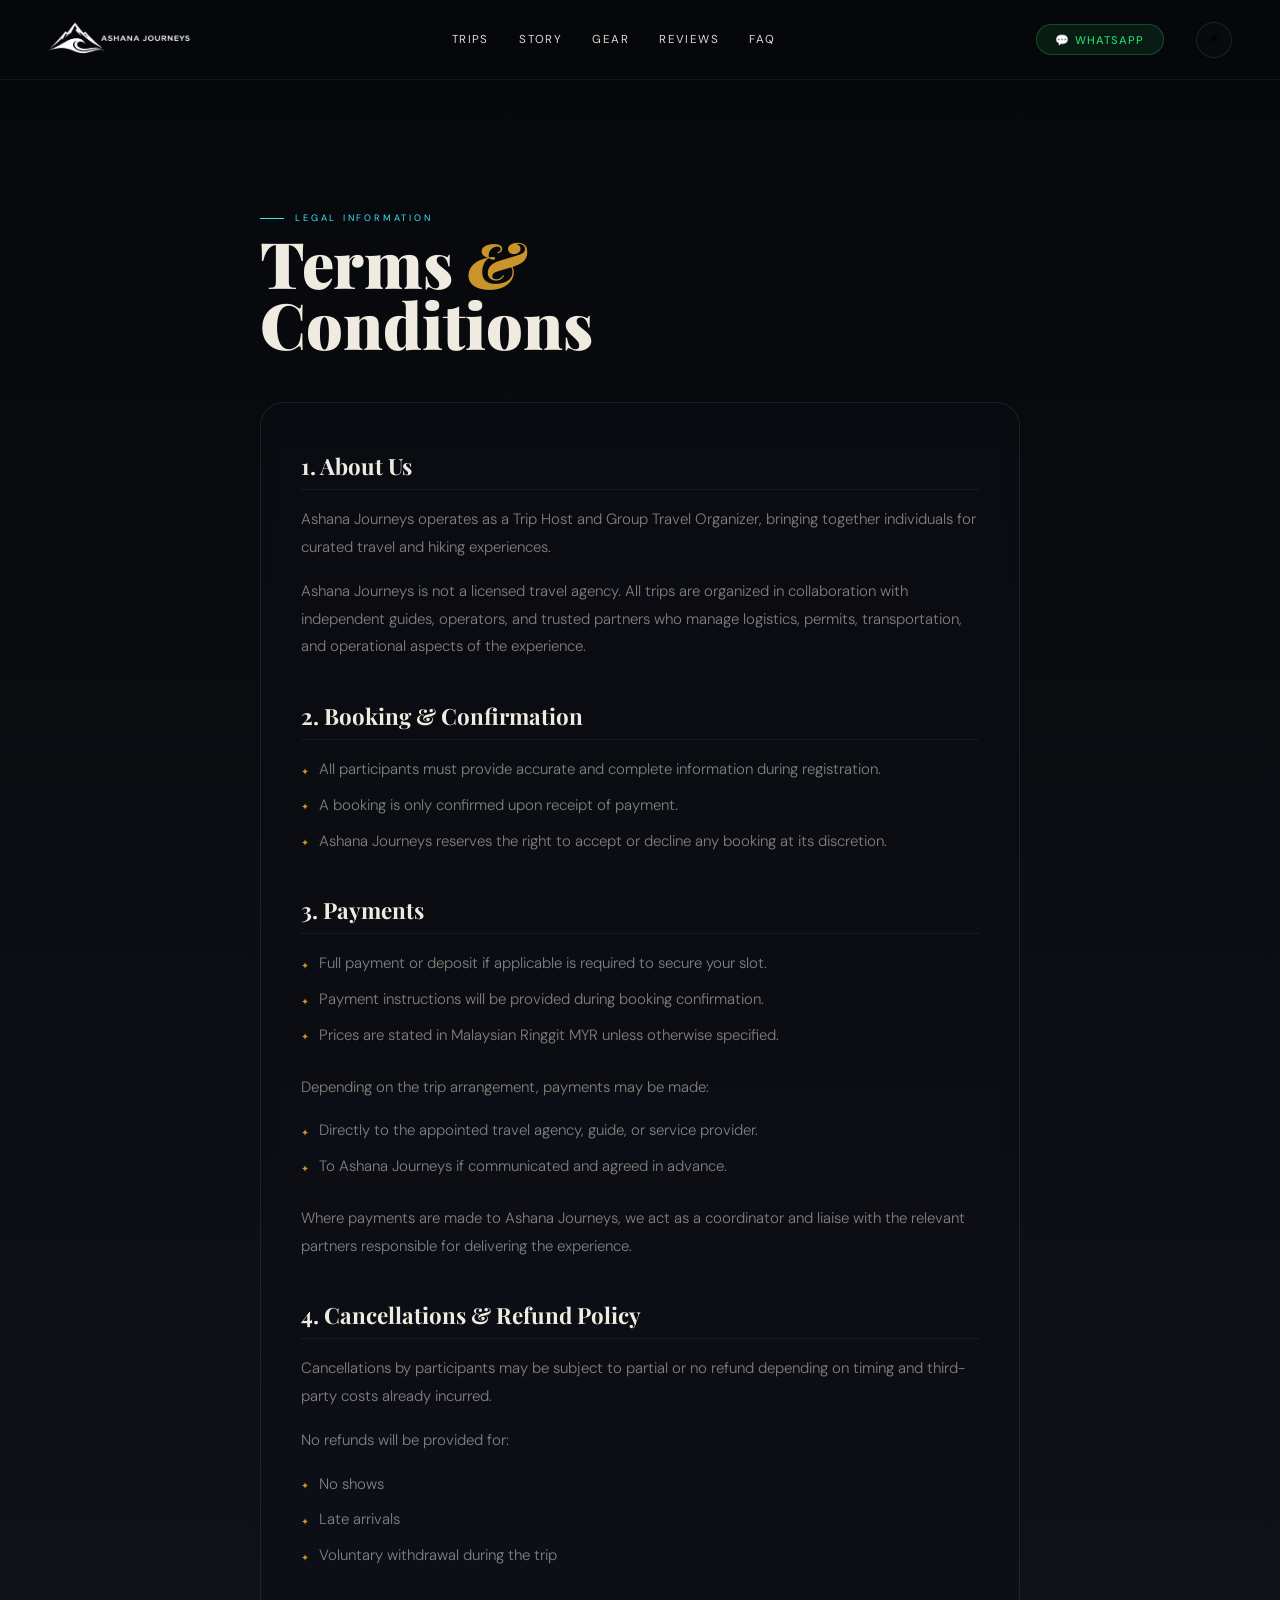
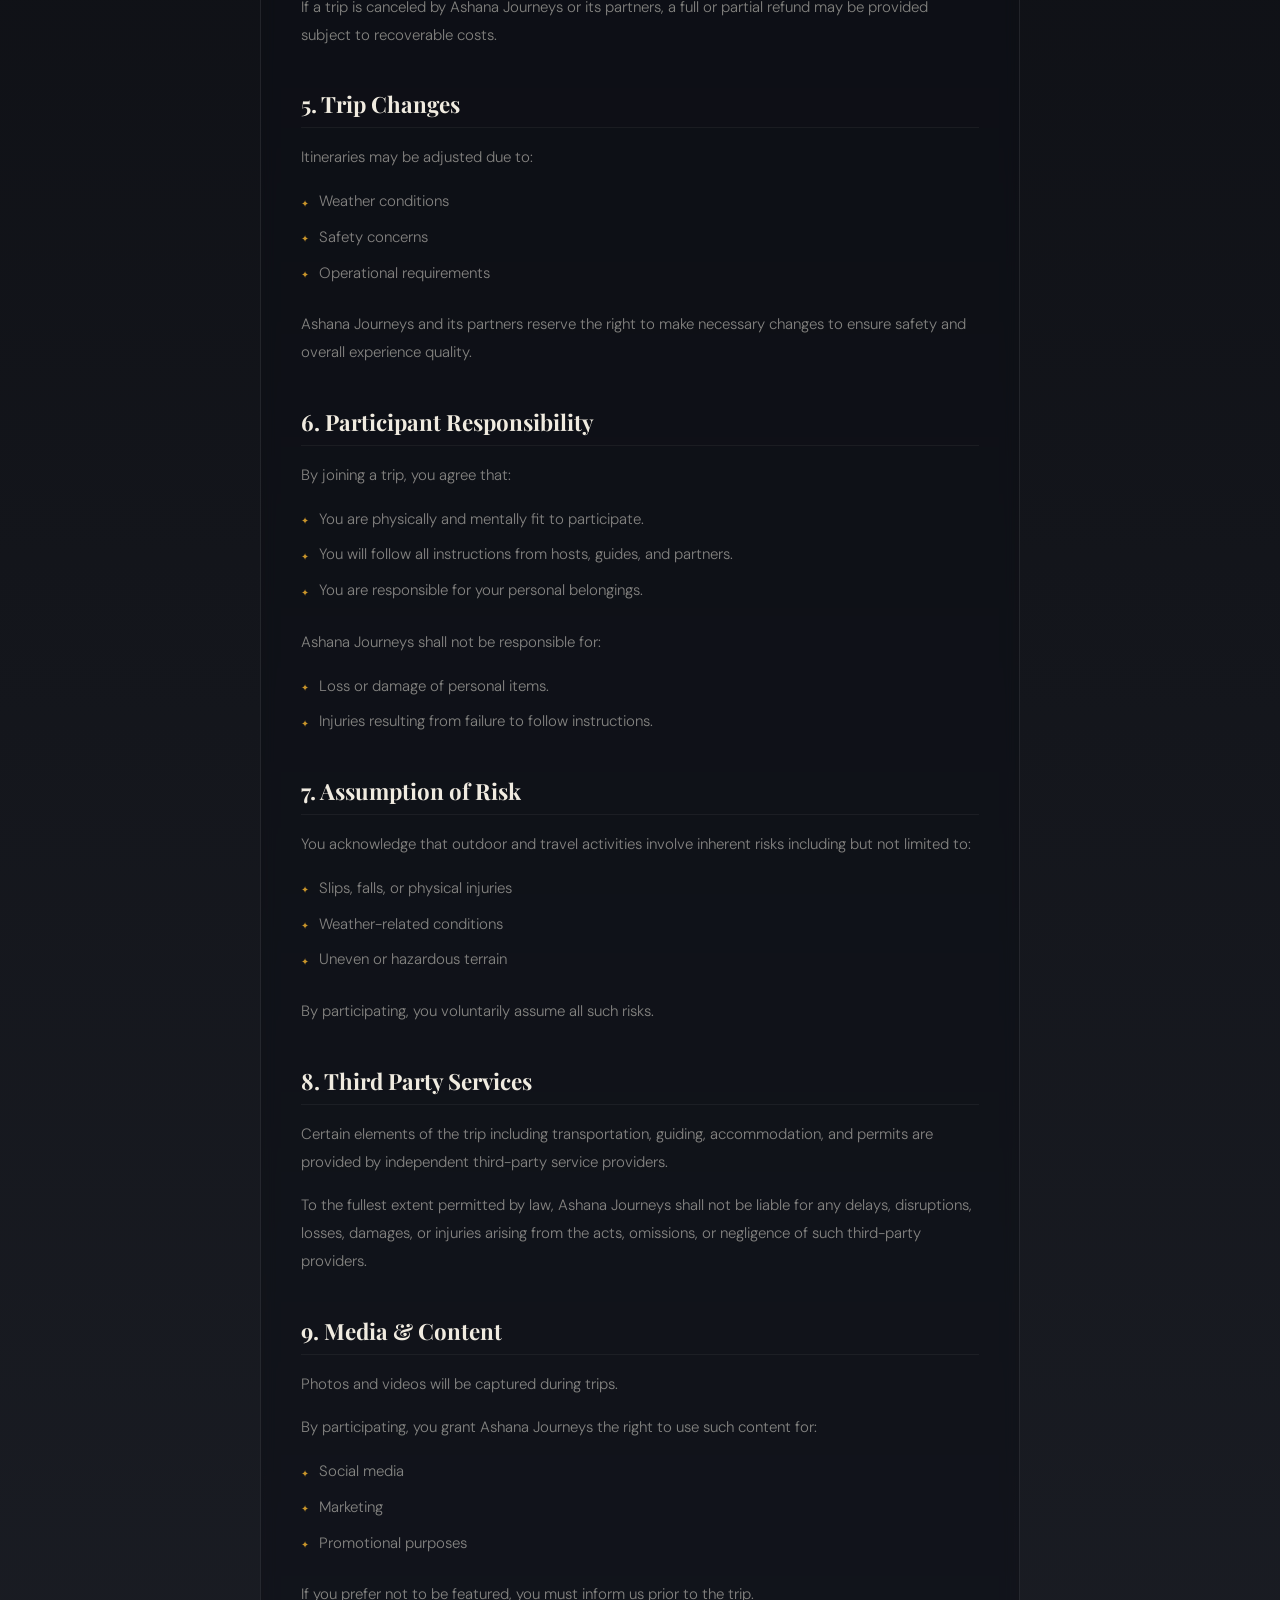
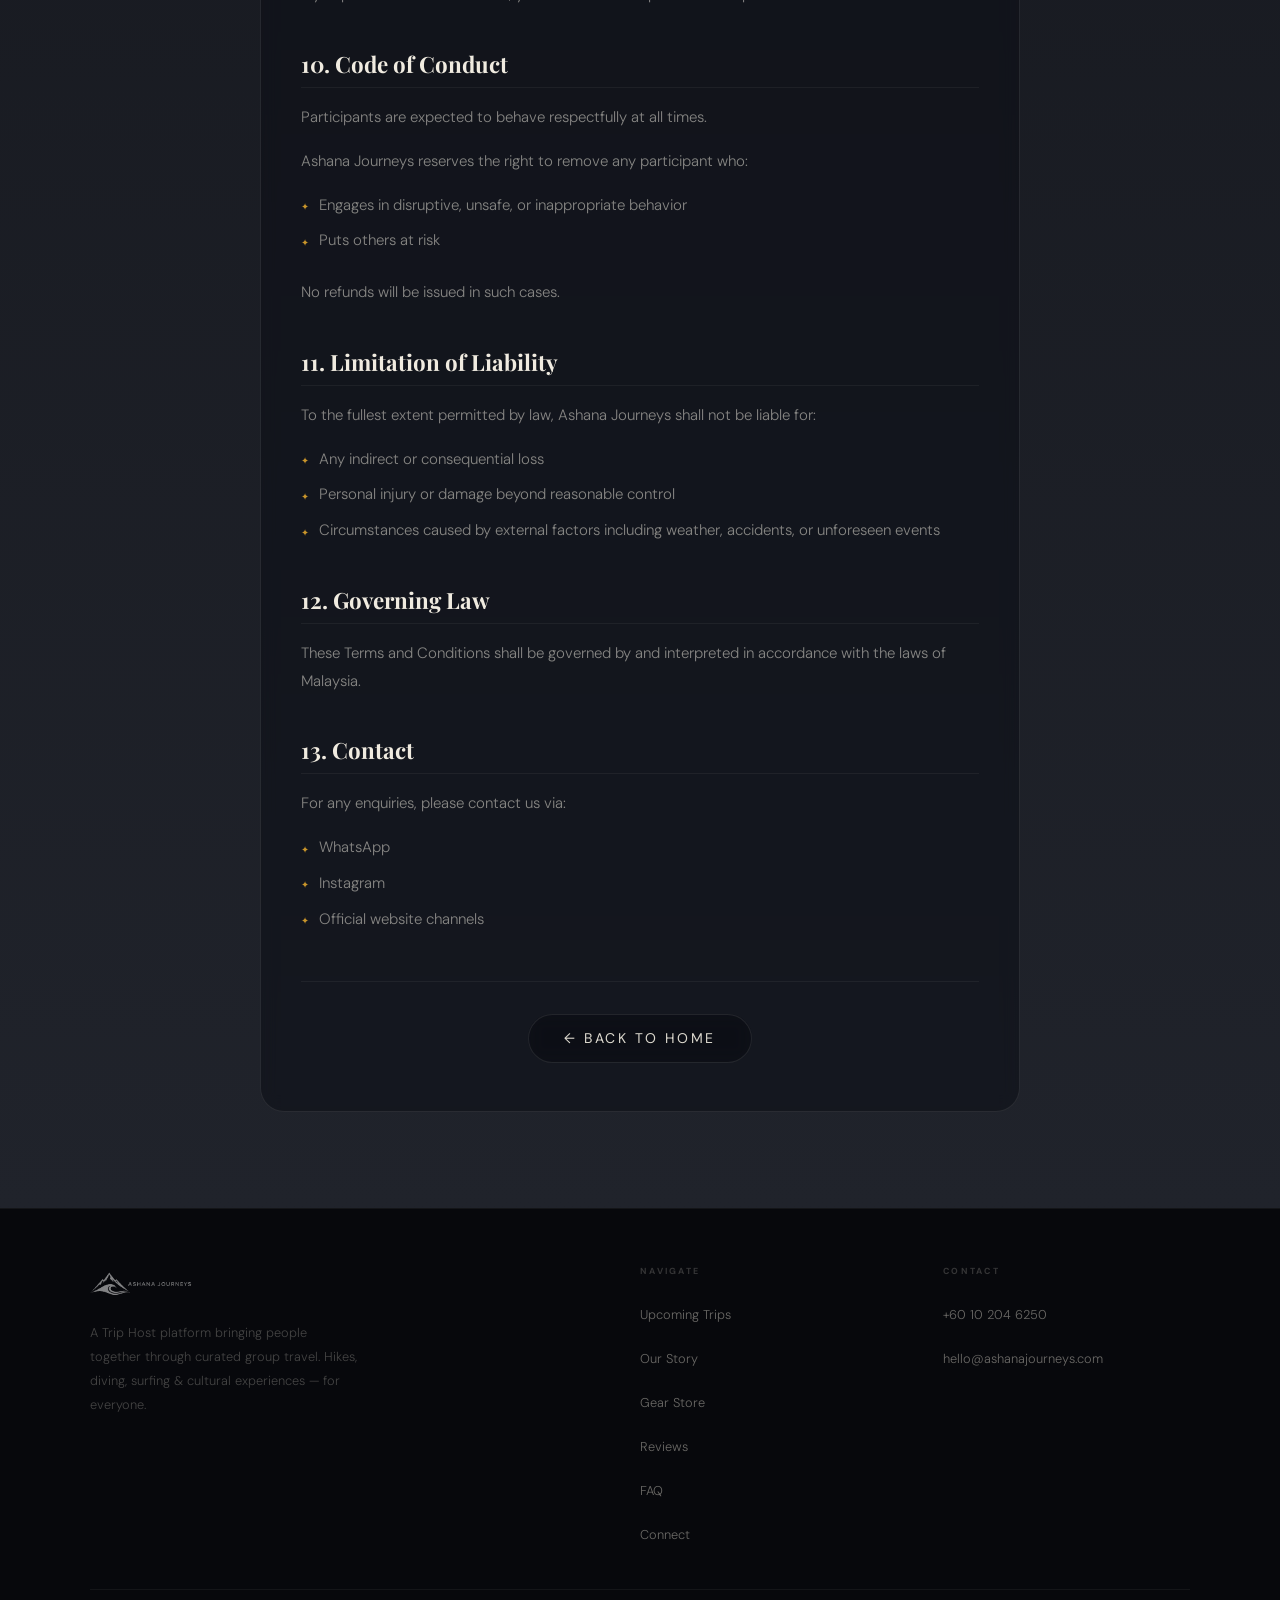
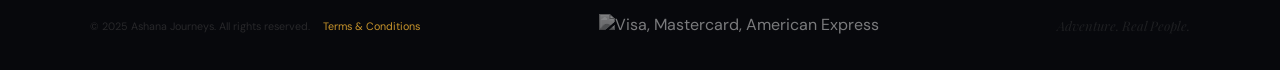
==== terms.html @ fb28e57c "Add files via upload" ====
<!DOCTYPE html>
<html lang="en">
<head>
  <meta charset="UTF-8"/>
  <meta name="viewport" content="width=device-width, initial-scale=1.0, viewport-fit=cover"/>
  <meta name="theme-color" content="#07080c"/>
  <meta name="apple-mobile-web-app-capable" content="yes"/>
  <meta name="apple-mobile-web-app-status-bar-style" content="black-translucent"/>
  <meta name="format-detection" content="telephone=no"/>
  <title>Terms & Conditions — Ashana Journeys</title>
  <meta name="description" content="Terms and Conditions for Ashana Journeys trips and adventures."/>
  <meta name="robots" content="noindex, follow"/>
  
  <link rel="preconnect" href="https://fonts.googleapis.com"/>
  <link rel="preconnect" href="https://fonts.gstatic.com" crossorigin/>
  <link href="https://fonts.googleapis.com/css2?family=Playfair+Display:ital,wght@0,700;0,900;1,400;1,900&family=DM+Sans:wght@200;300;400;500&display=swap" rel="stylesheet"/>
  <link rel="stylesheet" href="styles.css"/>

  <style>
    /* Specific formatting for the legal text body using your theme variables */
    .terms-wrap { max-width: 800px; margin: 0 auto; padding: 0 var(--pad); }
    .terms-content { margin-top: 3rem; background: var(--glass); border: 1px solid var(--glass-border); border-radius: 24px; padding: 3rem 2.5rem; backdrop-filter: var(--glass-blur-s); -webkit-backdrop-filter: var(--glass-blur-s); }
    .terms-content h3 { font-family: var(--serif); font-size: 1.4rem; font-weight: 700; color: var(--cream); margin: 2.5rem 0 1rem; padding-bottom: 0.5rem; border-bottom: 1px solid rgba(255,255,255,0.05); }
    .terms-content h3:first-child { margin-top: 0; }
    .terms-content p { font-size: max(.88rem, 15px); font-weight: 300; color: var(--ink-mid); line-height: 1.85; margin-bottom: 1rem; }
    .terms-content ul { list-style: none; margin-bottom: 1.5rem; padding-left: 0; }
    .terms-content li { font-size: max(.88rem, 15px); font-weight: 300; color: var(--ink-mid); line-height: 1.85; margin-bottom: .5rem; display: flex; gap: .6rem; }
    .terms-content li::before { content: '✦'; color: var(--gold); font-size: .6rem; margin-top: .4rem; flex-shrink: 0; }
    
    [data-theme="light"] .terms-content h3 { border-bottom-color: rgba(0,0,0,0.08); }
    
    /* Give the page some breathing room to account for the top nav */
    .legal-section { padding: 9rem 0 6rem; min-height: 100vh; background: linear-gradient(180deg, var(--forest-ink) 0%, var(--forest-mid) 100%); }
    
    @media (max-width: 768px) {
      .terms-content { padding: 2rem 1.5rem; }
    }
  </style>
</head>
<body>

<nav id="top-nav" role="navigation" aria-label="Primary navigation">
  <a href="index.html" class="tn-brand" aria-label="Ashana Journeys home">
    <img src="hero/logo.png" alt="Ashana Journeys" class="tn-logo"/>
  </a>
  <ul class="tn-links" role="list">
    <li><a href="index.html#trips"    class="tn-link">Trips</a></li>
    <li><a href="index.html#about"    class="tn-link">Story</a></li>
    <li><a href="index.html#merchant" class="tn-link">Gear</a></li>
    <li><a href="index.html#reviews"  class="tn-link">Reviews</a></li>
    <li><a href="index.html#faq"      class="tn-link">FAQ</a></li>
  </ul>
  <a href="https://wa.me/60102046250" target="_blank" rel="noopener noreferrer" class="tn-wa" aria-label="WhatsApp us">💬 WhatsApp</a>
  <button class="tn-theme-toggle" id="tn-theme-toggle" aria-label="Toggle light/dark mode" title="Toggle light mode">☀️</button>
</nav>

<main>
  <section class="legal-section">
    <div class="terms-wrap">
      <div class="s-label">Legal Information</div>
      <h1 class="s-title">Terms <em>&</em><br/>Conditions</h1>
      
      <div class="terms-content">
        <h3>1. About Us</h3>
        <p>Ashana Journeys operates as a Trip Host and Group Travel Organizer, bringing together individuals for curated travel and hiking experiences.</p>
        <p>Ashana Journeys is not a licensed travel agency. All trips are organized in collaboration with independent guides, operators, and trusted partners who manage logistics, permits, transportation, and operational aspects of the experience.</p>

        <h3>2. Booking & Confirmation</h3>
        <ul>
          <li>All participants must provide accurate and complete information during registration.</li>
          <li>A booking is only confirmed upon receipt of payment.</li>
          <li>Ashana Journeys reserves the right to accept or decline any booking at its discretion.</li>
        </ul>

        <h3>3. Payments</h3>
        <ul>
          <li>Full payment or deposit if applicable is required to secure your slot.</li>
          <li>Payment instructions will be provided during booking confirmation.</li>
          <li>Prices are stated in Malaysian Ringgit MYR unless otherwise specified.</li>
        </ul>
        <p>Depending on the trip arrangement, payments may be made:</p>
        <ul>
          <li>Directly to the appointed travel agency, guide, or service provider.</li>
          <li>To Ashana Journeys if communicated and agreed in advance.</li>
        </ul>
        <p>Where payments are made to Ashana Journeys, we act as a coordinator and liaise with the relevant partners responsible for delivering the experience.</p>

        <h3>4. Cancellations & Refund Policy</h3>
        <p>Cancellations by participants may be subject to partial or no refund depending on timing and third-party costs already incurred.</p>
        <p>No refunds will be provided for:</p>
        <ul>
          <li>No shows</li>
          <li>Late arrivals</li>
          <li>Voluntary withdrawal during the trip</li>
        </ul>
        <p>If a trip is canceled by Ashana Journeys or its partners, a full or partial refund may be provided subject to recoverable costs.</p>

        <h3>5. Trip Changes</h3>
        <p>Itineraries may be adjusted due to:</p>
        <ul>
          <li>Weather conditions</li>
          <li>Safety concerns</li>
          <li>Operational requirements</li>
        </ul>
        <p>Ashana Journeys and its partners reserve the right to make necessary changes to ensure safety and overall experience quality.</p>

        <h3>6. Participant Responsibility</h3>
        <p>By joining a trip, you agree that:</p>
        <ul>
          <li>You are physically and mentally fit to participate.</li>
          <li>You will follow all instructions from hosts, guides, and partners.</li>
          <li>You are responsible for your personal belongings.</li>
        </ul>
        <p>Ashana Journeys shall not be responsible for:</p>
        <ul>
          <li>Loss or damage of personal items.</li>
          <li>Injuries resulting from failure to follow instructions.</li>
        </ul>

        <h3>7. Assumption of Risk</h3>
        <p>You acknowledge that outdoor and travel activities involve inherent risks including but not limited to:</p>
        <ul>
          <li>Slips, falls, or physical injuries</li>
          <li>Weather-related conditions</li>
          <li>Uneven or hazardous terrain</li>
        </ul>
        <p>By participating, you voluntarily assume all such risks.</p>

        <h3>8. Third Party Services</h3>
        <p>Certain elements of the trip including transportation, guiding, accommodation, and permits are provided by independent third-party service providers.</p>
        <p>To the fullest extent permitted by law, Ashana Journeys shall not be liable for any delays, disruptions, losses, damages, or injuries arising from the acts, omissions, or negligence of such third-party providers.</p>

        <h3>9. Media & Content</h3>
        <p>Photos and videos will be captured during trips.</p>
        <p>By participating, you grant Ashana Journeys the right to use such content for:</p>
        <ul>
          <li>Social media</li>
          <li>Marketing</li>
          <li>Promotional purposes</li>
        </ul>
        <p>If you prefer not to be featured, you must inform us prior to the trip.</p>

        <h3>10. Code of Conduct</h3>
        <p>Participants are expected to behave respectfully at all times.</p>
        <p>Ashana Journeys reserves the right to remove any participant who:</p>
        <ul>
          <li>Engages in disruptive, unsafe, or inappropriate behavior</li>
          <li>Puts others at risk</li>
        </ul>
        <p>No refunds will be issued in such cases.</p>

        <h3>11. Limitation of Liability</h3>
        <p>To the fullest extent permitted by law, Ashana Journeys shall not be liable for:</p>
        <ul>
          <li>Any indirect or consequential loss</li>
          <li>Personal injury or damage beyond reasonable control</li>
          <li>Circumstances caused by external factors including weather, accidents, or unforeseen events</li>
        </ul>

        <h3>12. Governing Law</h3>
        <p>These Terms and Conditions shall be governed by and interpreted in accordance with the laws of Malaysia.</p>

        <h3>13. Contact</h3>
        <p>For any enquiries, please contact us via:</p>
        <ul>
          <li>WhatsApp</li>
          <li>Instagram</li>
          <li>Official website channels</li>
        </ul>
        
        <div style="margin-top: 3rem; padding-top: 2rem; border-top: 1px solid rgba(255,255,255,0.05); text-align: center;">
            <a href="index.html" class="btn-glass">← Back to Home</a>
        </div>
      </div>
    </div>
  </section>
</main>

<footer>
  <div class="wrap">
    <div class="ft-grid">
      <div class="ft-brand">
        <img src="hero/logo.png" alt="Ashana Journeys" class="ft-logo" loading="lazy"/>
        <p>A Trip Host platform bringing people together through curated group travel. Hikes, diving, surfing & cultural experiences — for everyone.</p>
      </div>
      <div class="ft-col">
        <h5>Navigate</h5>
        <a href="index.html#trips">Upcoming Trips</a>
        <a href="index.html#about">Our Story</a>
        <a href="index.html#merchant">Gear Store</a>
        <a href="index.html#reviews">Reviews</a>
        <a href="index.html#faq">FAQ</a>
        <a href="index.html#social">Connect</a>
      </div>
      <div class="ft-col">
        <h5>Contact</h5>
        <a href="tel:+60102046250">+60 10 204 6250</a>
        <a href="mailto:hello@ashanajourneys.com">hello@ashanajourneys.com</a>
      </div>
    </div>
    <div class="ft-bottom">
      <p>© 2025 Ashana Journeys. All rights reserved. <a href="terms.html" style="color:var(--gold); margin-left:10px; text-decoration:none;">Terms & Conditions</a></p>
      <div class="ft-payment">
        <img src="https://i.ibb.co/HDp3kM9J/toppng-com-visa-mastercard-american-express-logos-american-express-1530x261.png" alt="Visa, Mastercard, American Express" loading="lazy"/>
      </div>
      <span class="ft-motto">Adventure. Real People.</span>
    </div>
  </div>
</footer>

<button class="theme-toggle-float" id="theme-toggle-float" aria-label="Toggle light/dark mode" title="Toggle light mode">☀️</button>

<script type="module" src="main.js"></script>
</body>
</html>
---- styles.css ----
:root {
  --forest:      #1a1c22;
  --forest-mid:  #20232b;
  --forest-deep: #0f1015;
  --forest-ink:  #07080c;
  --cream:       #f0ebe0;
  --cream-warm:  #ede8d9;
  --gold:        #c9952b;
  --gold-hi:     #e2aa3a;
  --gold-glow:   rgba(201,149,43,0.22);
  --gold-border: rgba(201,149,43,0.28);
  --cyan:        #3de8f4;
  --cyan-mid:    #1ec8d4;
  --cyan-dim:    rgba(61,232,244,0.12);
  --cyan-glow:   rgba(61,232,244,0.22);
  --cyan-border: rgba(61,232,244,0.28);
  --ink:     rgba(240,235,224,0.92);
  --ink-mid: rgba(240,235,224,0.52);
  --ink-low: rgba(240,235,224,0.22);
  --ink-min: rgba(240,235,224,0.10);
  --glass:        rgba(12,14,20,0.52);
  --glass-hi:     rgba(18,20,28,0.72);
  --glass-border: rgba(255,255,255,0.09);
  --glass-blur:   blur(12px) saturate(150%);
  --glass-blur-s: blur(8px) saturate(130%);
  --serif: 'Playfair Display', Georgia, serif;
  --sans:  'DM Sans', system-ui, sans-serif;
  --spring:  cubic-bezier(0.16, 1, 0.3, 1);
  --ease-io: cubic-bezier(0.65, 0, 0.35, 1);
  --dock-h:    76px;
  --sidebar-w: 70px;
  --safe-b:    env(safe-area-inset-bottom, 0px);
  --safe-t:    env(safe-area-inset-top,    0px);
  --safe-l:    env(safe-area-inset-left,   0px);
  --safe-r:    env(safe-area-inset-right,  0px);
  --pad:       max(1.25rem, var(--safe-l));
  --svh: 1vh;
}
*, *::before, *::after { box-sizing: border-box; margin: 0; padding: 0; }
html { scroll-behavior: smooth; overflow-x: hidden; -webkit-text-size-adjust: 100%; text-size-adjust: 100%; }
body { font-family: var(--sans); background: var(--forest-ink); color: var(--cream); overflow-x: hidden; -webkit-font-smoothing: antialiased; -moz-osx-font-smoothing: grayscale; font-size: 16px; }
img { max-width: 100%; display: block; }
a { text-decoration: none; color: inherit; }
button { font-family: var(--sans); cursor: pointer; }


/* ── LAYOUT ── */
.wrap { max-width: 1140px; margin: 0 auto; padding: 0 var(--pad); }
.section { padding: 7rem 0; position: relative; overflow: hidden; }

/* ── REVEAL ANIMATIONS ── */
.reveal { opacity: 0; transform: translateY(28px); transition: opacity .7s var(--spring), transform .7s var(--spring); }
.reveal.left  { transform: translateX(-28px); }
.reveal.right { transform: translateX(28px); }
.reveal.in    { opacity: 1; transform: none; }
.d1 { transition-delay: .1s !important; }
.d2 { transition-delay: .2s !important; }
.d3 { transition-delay: .3s !important; }
.d4 { transition-delay: .4s !important; }

/* ── SECTION LABELS ── */
.s-label {
  font-size: .58rem; letter-spacing: .3em; text-transform: uppercase;
  color: var(--cyan); display: flex; align-items: center; gap: .7rem; margin-bottom: .55rem;
}
.s-label::before { content: ''; width: 24px; height: 1px; background: var(--cyan); flex-shrink: 0; }
.s-title { font-family: var(--serif); font-size: clamp(2.2rem,5vw,3.8rem); font-weight: 900; line-height: .95; color: var(--cream); }
.s-title em { color: var(--gold); font-style: italic; }
.s-desc { font-size: max(.85rem,14px); font-weight: 300; color: var(--ink-mid); line-height: 1.85; }

/* ── DOCK ── */
#dock {
  position: fixed; bottom: 0; left: 50%; transform: translateX(-50%);
  width: min(480px, 100vw);
  height: calc(var(--dock-h) + var(--safe-b));
  background: rgba(10,12,18,0.88);
  backdrop-filter: blur(24px) saturate(180%); -webkit-backdrop-filter: blur(24px) saturate(180%);
  border-top: 1px solid rgba(255,255,255,0.06);
  border-radius: 24px 24px 0 0;
  display: flex; align-items: flex-start; justify-content: space-around;
  padding: .65rem .5rem 0;
  z-index: 500;
}
@media (min-width: 960px) { #dock { display: none; } }
.dock-btn {
  display: flex; flex-direction: column; align-items: center; gap: .2rem;
  padding: .3rem .5rem; border-radius: 12px; min-width: 44px; min-height: 44px; justify-content: center;
  color: var(--ink-low); transition: color .25s ease, background .25s ease;
  position: relative;
}
.dock-btn.active { color: var(--cyan); }
.dock-btn.active::before { content: ''; position: absolute; top: -1px; left: 50%; transform: translateX(-50%); width: 20px; height: 2px; background: var(--cyan); border-radius: 2px; }
.dock-ico { font-size: 1.25rem; line-height: 1; }
.dock-lbl { font-size: .5rem; letter-spacing: .08em; text-transform: uppercase; font-weight: 500; }
.dock-logo-img { width: 32px; height: 32px; object-fit: contain; filter: brightness(20) saturate(0); opacity: .6; border-radius: 50%; }

/* ── SIDEBAR (mobile fallback — hidden) ── */
#sidebar { display: none !important; }
.sb-logo,.sb-links,.sb-link,.sb-ico,.sb-wa-wrap,.sb-wa { display: none; }

/* ── DESKTOP TOP NAV ── */
#top-nav {
  position: fixed; top: 0; left: 0; right: 0;
  height: 80px; z-index: 500;
  background: rgba(7,8,12,0.9);
  backdrop-filter: blur(28px) saturate(200%); -webkit-backdrop-filter: blur(28px) saturate(200%);
  border-bottom: 1px solid rgba(255,255,255,0.055);
  display: none;
  align-items: center; justify-content: space-between;
  padding: 0 3rem;
  gap: 2rem;
}
@media (min-width: 960px) { #top-nav { display: flex; } }

.tn-brand {
  display: flex; align-items: center; gap: .85rem;
  text-decoration: none; flex-shrink: 0;
}
.tn-logo {
  width: auto; height: 56px; object-fit: contain;
  filter: brightness(0) invert(1);
  opacity: 1;
  image-rendering: -webkit-optimize-contrast;
  image-rendering: crisp-edges;
  transition: opacity .3s ease;
}
.tn-brand:hover .tn-logo { opacity: .8; }
.tn-brand-text {
  font-family: var(--serif); font-size: 1.05rem; font-weight: 700;
  color: var(--cream); white-space: nowrap; letter-spacing: .01em;
}
.tn-brand-text em { color: var(--gold); font-style: italic; }

.tn-links {
  list-style: none; display: flex; align-items: center; gap: .2rem; flex: 1; justify-content: center;
}
.tn-link {
  display: inline-flex; align-items: center; padding: .42rem .85rem;
  border-radius: 8px; font-size: .72rem; font-weight: 400;
  letter-spacing: .12em; text-transform: uppercase;
  color: var(--ink);
  text-decoration: none;
  transition: color .25s ease, background .25s ease;
  position: relative;
}
.tn-link::after {
  content: ''; position: absolute; bottom: .2rem; left: 50%; transform: translateX(-50%);
  width: 0; height: 1.5px; background: var(--cyan); border-radius: 2px;
  transition: width .3s var(--spring);
}
.tn-link.active, .tn-link:hover { color: var(--cyan); background: var(--cyan-dim); }
.tn-link.active::after, .tn-link:hover::after { width: 60%; }

.tn-wa {
  display: inline-flex; align-items: center; gap: .45rem;
  background: rgba(37,211,102,.1); color: #25D366;
  border: 1px solid rgba(37,211,102,.28); border-radius: 99px;
  padding: .48rem 1.15rem; font-size: .7rem; font-weight: 500;
  letter-spacing: .1em; text-transform: uppercase; text-decoration: none; white-space: nowrap;
  transition: background .3s ease, box-shadow .3s ease; flex-shrink: 0;
}
.tn-wa:hover { background: rgba(37,211,102,.2); box-shadow: 0 0 20px rgba(37,211,102,.15); }

/* ── MAIN CONTENT OFFSET ── */
main { padding-left: 0; }
@media (min-width: 960px) { main { padding-top: 68px; } }

/* ── DESKTOP TRIPS GRID ── */
@media (min-width: 960px) {
  #trips-rail {
    display: grid;
    grid-template-columns: repeat(3, 1fr);
    overflow-x: visible;
    scroll-snap-type: none;
    gap: 1.8rem;
    padding: .5rem var(--pad) 2rem;
  }
  .trip-card {
    width: 100%;
    scroll-snap-align: none;
  }
}
@media (min-width: 1200px) {
  #trips-rail { grid-template-columns: repeat(4, 1fr); }
}

/* ── DESKTOP SECTION BREATHING ROOM ── */
@media (min-width: 960px) {
  .section { padding: 9rem 0; }
  #trips { padding: 7rem 0 4rem; }
  .trips-head { padding: 0 var(--pad); }
  .s-title { font-size: clamp(2.8rem, 5vw, 4.2rem); }
  .hero-title { font-size: clamp(4rem, 10vw, 8rem); }
  .hero-sub { font-size: 1.1rem; max-width: 560px; }
  .about-grid { gap: 7rem; }
  .merch-layout { grid-template-columns: 1.2fr 1fr; gap: 2rem; }
  #ts-iframe-wrap iframe { height: 420px; }
  #ts-scene { max-height: 420px; }
  .jf-box { padding: 2.5rem 2.5rem 2rem; }
  .modal-box { max-width: 760px; }
}

/* ── DESKTOP FOOTER IMPROVEMENT ── */
@media (min-width: 960px) {
  .ft-logo { filter: brightness(10) saturate(0); opacity: .6; }
  .social-logo { filter: brightness(10) saturate(0); opacity: .6; }
}

/* ── HERO ── */
#hero {
  position: relative;
  height: calc(var(--svh, 1vh) * 100);
  min-height: 600px; max-height: 1200px;
  display: flex; align-items: center; justify-content: center;
  overflow: hidden;
}
.hero-media { position: absolute; inset: 0; z-index: 0; }
.hero-video { position: absolute; inset: 0; width: 100%; height: 100%; object-fit: cover; object-position: center; }
.hero-scrim {
  position: absolute; inset: 0; z-index: 1;
  background: linear-gradient(to bottom, rgba(7,8,12,.45) 0%, rgba(7,8,12,.3) 45%, rgba(7,8,12,.75) 100%);
}
.hero-cyan-glow {
  position: absolute; inset: 0; z-index: 1;
  background: radial-gradient(ellipse 60% 50% at 80% 20%, rgba(61,232,244,0.06) 0%, transparent 70%);
}
.hero-ghost {
  position: absolute; z-index: 2; bottom: -2rem; right: -2rem;
  font-family: var(--serif); font-size: clamp(9rem,28vw,22rem);
  font-weight: 900; line-height: 1;
  color: transparent; -webkit-text-stroke: 1px rgba(61,232,244,0.04);
  pointer-events: none; user-select: none;
  transform: translateY(-50%) translateX(-20px);
}
.hero-content {
  position: relative; z-index: 10;
  text-align: center; padding: 0 var(--pad);
  max-width: 820px;
}
.hero-eyebrow { display: flex; align-items: center; justify-content: center; gap: .9rem; margin-bottom: 1.5rem; }
.ey-line { width: 32px; height: 1px; background: var(--cyan); opacity: .6; }
@media (min-width: 960px) { .ey-line { width: 48px; } }
.ey-text { font-size: .55rem; letter-spacing: .28em; text-transform: uppercase; color: var(--cyan); }
.hero-partner-tag { font-size: max(.75rem,13px); font-weight: 300; color: var(--ink-low); letter-spacing: .06em; margin-bottom: 1.2rem; }
@media (min-width: 960px) {
  .ey-text { font-size: .78rem; letter-spacing: .22em; }
  .hero-partner-tag { font-size: 1.05rem; }
}
.hero-title {
  font-family: var(--serif);
  font-size: clamp(3rem,10vw,7.5rem);
  font-weight: 900; line-height: .9;
  color: var(--cream); margin-bottom: 1.5rem;
  display: flex; flex-direction: column; gap: .08em;
}
.hero-title .hl { display: block; }
.hero-title em { color: var(--gold); font-style: italic; }
.hero-sub { font-size: max(.88rem,15px); font-weight: 300; color: var(--ink-mid); line-height: 1.85; max-width: 480px; margin: 0 auto 2.5rem; }
.hero-ctas { display: flex; gap: 1rem; justify-content: center; flex-wrap: wrap; }
#hero-scroll {
  position: absolute; bottom: 2rem; left: 50%; transform: translateX(-50%);
  display: flex; flex-direction: column; align-items: center; gap: .45rem;
  color: var(--ink-low); font-size: .52rem; letter-spacing: .22em; text-transform: uppercase;
  z-index: 10; animation: bounce-sc 2.6s ease-in-out infinite;
}
.scroll-beam { width: 1px; height: 36px; background: linear-gradient(to bottom, rgba(61,232,244,.45), transparent); }
@keyframes bounce-sc {
  0%,100% { transform: translateX(-50%) translateY(0); }
  50%      { transform: translateX(-50%) translateY(8px); }
}
@keyframes logo-in { from { opacity:0; transform:translateX(-50%) translateY(-14px); } to { opacity:.72; transform:translateX(-50%) translateY(0); } }
#top-logo {
  position: absolute; top: max(2rem,env(safe-area-inset-top)); left: 50%; transform: translateX(-50%);
  z-index: 400;
  width: clamp(240px,40vw,400px); height: auto; object-fit: contain;
  filter: brightness(20) saturate(0); opacity: .72; pointer-events: none;
  animation: logo-in .8s var(--spring) .1s both;
}
@media (min-width: 960px) {
  #top-logo { display: none !important; }
}
@media (min-width:960px) and (max-height:700px) {
  .hero-title { font-size: clamp(2.2rem,6vw,4rem); }
}

/* ── MARQUEE ── */
.marquee-strip { background: var(--gold); padding: .75rem 0; overflow: hidden; white-space: nowrap; }
.marquee-track { display: inline-flex; align-items: center; animation: mq 24s linear infinite; width: max-content; }
.marquee-track:hover { animation-play-state: paused; }
.m-item { font-size: .6rem; font-weight: 600; letter-spacing: .22em; text-transform: uppercase; color: var(--forest-ink); padding: 0 2rem; }
.m-sep { color: var(--forest-ink); opacity: .35; font-size: .55rem; }
@keyframes mq { from { transform: translateX(0); } to { transform: translateX(-50%); } }

/* ── TRIPS SECTION ── */
#trips { background: linear-gradient(180deg, var(--forest-ink) 0%, var(--forest-mid) 100%); padding: 6rem 0 3rem; }
.trips-head { display: flex; align-items: flex-end; justify-content: space-between; flex-wrap: wrap; gap: 1.5rem; padding: 0 var(--pad); margin-bottom: 2.2rem; }
.trips-right { display: flex; flex-direction: column; align-items: flex-end; gap: .6rem; }
.trip-count { font-size: .68rem; letter-spacing: .12em; text-transform: uppercase; color: var(--ink-low); }

/* Past trips button */
.past-trips-btn-wrap { padding: 0 var(--pad); margin-bottom: 1.5rem; display: flex; gap: 1rem; align-items: center; flex-wrap: wrap; }
.btn-past-trips {
  display: inline-flex; align-items: center; gap: .5rem;
  background: var(--glass); color: var(--ink-mid);
  border: 1px solid var(--glass-border); border-radius: 99px;
  padding: .5rem 1.2rem; font-size: max(.68rem,13px); font-weight: 400;
  letter-spacing: .1em; text-transform: uppercase;
  backdrop-filter: var(--glass-blur-s); -webkit-backdrop-filter: var(--glass-blur-s);
  cursor: pointer; transition: all .3s var(--spring);
}
.btn-past-trips:hover { border-color: var(--gold-border); color: var(--gold); }

/* Horizontal rail */
#trips-rail {
  display: flex; gap: 1.1rem;
  overflow-x: auto; scroll-snap-type: x mandatory;
  padding: .5rem var(--pad) 1.8rem;
  scrollbar-width: none;
  -webkit-overflow-scrolling: touch;
}
#trips-rail::-webkit-scrollbar { display: none; }
.rail-msg { padding: 3rem var(--pad); color: var(--ink-low); font-size: .88rem; font-weight: 300; text-align: center; width: 100%; }
.rail-err { color: rgba(255,100,100,.6); }

/* Trip Card */
.trip-card {
  flex-shrink: 0; width: min(320px,78vw);
  background: var(--glass-hi);
  backdrop-filter: var(--glass-blur); -webkit-backdrop-filter: var(--glass-blur);
  border: 1px solid var(--glass-border); border-radius: 24px;
  overflow: hidden; scroll-snap-align: start;
  transition: transform .4s var(--spring), border-color .4s ease, box-shadow .4s ease;
  cursor: pointer;
}
@media (hover: hover) {
  .trip-card:hover { transform: translateY(-6px); border-color: var(--gold-border); box-shadow: 0 20px 50px rgba(0,0,0,.5), 0 0 30px rgba(201,149,43,.1); }
}
.tc-glow-bar { height: 2px; background: linear-gradient(90deg, transparent, var(--cyan), transparent); opacity: .6; }
.tc-shimmer { height: 1px; background: linear-gradient(90deg, transparent 0%, rgba(255,255,255,.06) 50%, transparent 100%); }
.tc-photo-wrap { position: relative; overflow: hidden; background: var(--forest-deep); }
.tc-photo { width: 100%; height: auto; display: block; transition: transform .5s var(--spring); }
.trip-card:hover .tc-photo { transform: scale(1.04); }

/* Card swiper */
.tc-swiper { position: relative; overflow: hidden; background: var(--forest-deep); }
.tc-slides { display: flex; transition: transform .38s cubic-bezier(0.25,0.46,0.45,0.94); will-change: transform; }
.tc-slide { flex-shrink: 0; width: 100%; }
.tc-slide img { width: 100%; height: auto; display: block; }
.tc-dots { position: absolute; bottom: .6rem; left: 50%; transform: translateX(-50%); display: flex; gap: .35rem; z-index: 5; }
.tc-dot { width: 6px; height: 6px; border-radius: 50%; background: rgba(255,255,255,.35); transition: background .25s ease, transform .25s ease; cursor: pointer; }
.tc-dot.active { background: var(--gold); transform: scale(1.25); }
.tc-swipe-hint { position: absolute; bottom: .6rem; right: .8rem; font-size: .5rem; letter-spacing: .12em; text-transform: uppercase; color: rgba(240,235,224,.5); background: rgba(0,0,0,.4); padding: .2rem .5rem; border-radius: 99px; pointer-events: none; opacity: 1; transition: opacity .5s ease; }
.tc-swipe-hint.hidden { opacity: 0; }
.tc-body { padding: 1.4rem 1.5rem 1.5rem; }
.tc-tag { display: inline-block; font-size: .52rem; letter-spacing: .18em; text-transform: uppercase; color: var(--cyan); border: 1px solid var(--cyan-border); background: var(--cyan-dim); padding: .18rem .6rem; border-radius: 99px; margin-bottom: .9rem; }
.tc-name { font-family: var(--serif); font-size: 1.55rem; font-weight: 700; color: var(--cream); line-height: 1.1; margin-bottom: .7rem; }
.tc-meta { display: flex; flex-direction: column; gap: .28rem; margin-bottom: 1.2rem; }
.tc-meta span { font-size: max(.78rem,13px); font-weight: 300; color: var(--ink-mid); }
.btn-join {
  display: inline-flex; align-items: center; justify-content: center;
  background: var(--gold); color: var(--forest-ink);
  padding: .62rem 1.4rem; border-radius: 99px; min-height: 44px;
  font-size: max(.7rem,14px); font-weight: 700; letter-spacing: .12em; text-transform: uppercase;
  border: none; cursor: pointer; transition: background .3s ease, transform .2s ease;
  width: 100%;
}
.btn-join:hover { background: var(--gold-hi); transform: scale(1.02); }

/* ── TRIP DETAIL MODAL ── */
#trip-modal {
  position: fixed; inset: 0; z-index: 2000;
  display: none; align-items: center; justify-content: center;
  padding: 1rem;
}
#trip-modal.open { display: flex; }
.modal-backdrop {
  position: absolute; inset: 0;
  background: rgba(0,0,0,.82);
  backdrop-filter: blur(8px); -webkit-backdrop-filter: blur(8px);
}
.modal-box {
  position: relative; z-index: 1;
  background: var(--forest-mid);
  border: 1px solid var(--glass-border);
  border-radius: 24px;
  width: 100%; max-width: 700px;
  max-height: 90vh; overflow-y: auto;
  animation: modal-in .4s var(--spring);
  scrollbar-width: thin; scrollbar-color: rgba(201,149,43,.3) transparent;
}
.modal-box::-webkit-scrollbar { width: 4px; }
.modal-box::-webkit-scrollbar-thumb { background: rgba(201,149,43,.3); border-radius: 2px; }
@keyframes modal-in { from { opacity:0; transform:translateY(24px) scale(.97); } to { opacity:1; transform:none; } }
.modal-close {
  position: absolute; top: 1rem; right: 1rem; z-index: 2;
  background: rgba(255,255,255,.08); border: 1px solid rgba(255,255,255,.1);
  color: var(--cream); border-radius: 50%; width: 36px; height: 36px;
  display: flex; align-items: center; justify-content: center;
  font-size: 1rem; cursor: pointer; transition: background .25s ease;
}
.modal-close:hover { background: rgba(255,100,100,.18); }

/* Modal image gallery */
.modal-gallery { position: relative; background: var(--forest-deep); border-radius: 20px 20px 0 0; overflow: hidden; }
.modal-main-img { width: 100%; height: auto; display: block; transition: opacity .3s ease; max-height: 70vh; object-fit: contain; background: var(--forest-deep); }
.modal-thumbs { display: flex; gap: .5rem; padding: .75rem 1rem; overflow-x: auto; scrollbar-width: none; }
.modal-thumbs::-webkit-scrollbar { display: none; }
.modal-thumb {
  flex-shrink: 0; width: 66px; height: 52px; border-radius: 8px; overflow: hidden;
  border: 2px solid transparent; cursor: pointer;
  transition: border-color .25s ease, transform .25s ease;
}
.modal-thumb:hover { transform: scale(1.05); }
.modal-thumb.active { border-color: var(--gold); }
.modal-thumb img { width: 100%; height: 100%; object-fit: cover; }
.modal-no-gallery { display: none; }

.modal-body { padding: 1.5rem 1.5rem 2rem; }
.modal-tag { display: inline-block; font-size: .52rem; letter-spacing: .18em; text-transform: uppercase; color: var(--cyan); border: 1px solid var(--cyan-border); background: var(--cyan-dim); padding: .18rem .65rem; border-radius: 99px; margin-bottom: 1rem; }
.modal-title { font-family: var(--serif); font-size: clamp(1.6rem,5vw,2.2rem); font-weight: 900; color: var(--cream); line-height: 1.05; margin-bottom: .8rem; }
.modal-meta { display: flex; flex-direction: column; gap: .35rem; margin-bottom: 1.2rem; }
.modal-meta span { font-size: max(.82rem,13px); font-weight: 300; color: var(--ink-mid); }
.modal-desc { font-size: max(.88rem,14px); font-weight: 300; color: var(--ink-mid); line-height: 1.85; margin-bottom: 1.5rem; white-space: pre-line; }
.modal-divider { height: 1px; background: rgba(255,255,255,.06); margin: 1.5rem 0; }
.modal-join-btn {
  display: flex; align-items: center; justify-content: center; gap: .6rem;
  width: 100%; padding: 1rem; border-radius: 14px; border: none;
  background: var(--gold); color: var(--forest-ink);
  font-family: var(--sans); font-size: max(.82rem,15px); font-weight: 700;
  letter-spacing: .12em; text-transform: uppercase; cursor: pointer;
  transition: background .3s ease, transform .2s ease;
  margin-bottom: .75rem;
}
.modal-join-btn:hover { background: var(--gold-hi); transform: translateY(-2px); }
.modal-wa-btn {
  display: flex; align-items: center; justify-content: center; gap: .6rem;
  width: 100%; padding: .9rem; border-radius: 14px;
  background: rgba(37,211,102,.08); color: #25D366;
  border: 1px solid rgba(37,211,102,.25);
  font-family: var(--sans); font-size: max(.78rem,14px); font-weight: 500;
  letter-spacing: .1em; text-transform: uppercase; cursor: pointer; text-decoration: none;
  transition: background .3s ease;
}
.modal-wa-btn:hover { background: rgba(37,211,102,.16); }

/* ── JOIN FORM ── */
#join-form-overlay {
  position: fixed; inset: 0; z-index: 2100;
  display: none; align-items: center; justify-content: center;
  padding: 1rem;
}
#join-form-overlay.open { display: flex; }
.jf-backdrop {
  position: absolute; inset: 0;
  background: rgba(0,0,0,.88);
  backdrop-filter: blur(10px); -webkit-backdrop-filter: blur(10px);
}
.jf-box {
  position: relative; z-index: 1;
  background: var(--forest-mid);
  border: 1px solid var(--gold-border);
  border-radius: 24px; width: 100%; max-width: 520px;
  max-height: 92vh; overflow-y: auto;
  padding: 2rem 1.75rem 2rem;
  animation: modal-in .4s var(--spring);
  scrollbar-width: thin; scrollbar-color: rgba(201,149,43,.3) transparent;
}
.jf-box::-webkit-scrollbar { width: 4px; }
.jf-box::-webkit-scrollbar-thumb { background: rgba(201,149,43,.3); border-radius: 2px; }
.jf-close {
  position: absolute; top: 1rem; right: 1rem;
  background: rgba(255,255,255,.08); border: 1px solid rgba(255,255,255,.1);
  color: var(--cream); border-radius: 50%; width: 34px; height: 34px;
  display: flex; align-items: center; justify-content: center;
  font-size: .9rem; cursor: pointer; transition: background .25s;
}
.jf-close:hover { background: rgba(255,100,100,.2); }
.jf-label-eye { font-size: .55rem; letter-spacing: .26em; text-transform: uppercase; color: var(--cyan); margin-bottom: .4rem; display: flex; align-items: center; gap: .55rem; }
.jf-label-eye::before { content: ''; width: 20px; height: 1px; background: var(--cyan); }
.jf-title { font-family: var(--serif); font-size: 1.5rem; font-weight: 900; color: var(--cream); margin-bottom: .4rem; }
.jf-trip-name { font-size: .82rem; font-weight: 300; color: var(--ink-mid); margin-bottom: 1.5rem; }
.jf-group { margin-bottom: .9rem; }
.jf-group label { display: block; font-size: .6rem; letter-spacing: .14em; text-transform: uppercase; color: rgba(240,235,224,.38); margin-bottom: .32rem; }
.jf-group input, .jf-group select {
  width: 100%; background: rgba(255,255,255,.05);
  border: 1px solid rgba(255,255,255,.1); color: var(--cream);
  padding: .7rem .9rem; border-radius: 10px;
  font-family: var(--sans); font-size: max(.85rem,15px);
  outline: none; transition: border-color .25s;
  -webkit-appearance: none;
}
.jf-group input:focus, .jf-group select:focus { border-color: var(--gold); }
.jf-group input::placeholder { color: rgba(255,255,255,.2); }
.jf-group select option { background: var(--forest-mid); color: var(--cream); }
.jf-err { color: #ff7575; font-size: .75rem; min-height: .9rem; margin-top: .1rem; }
.jf-send-btn {
  width: 100%; padding: 1rem; border-radius: 12px; border: none;
  background: var(--gold); color: var(--forest-ink);
  font-family: var(--sans); font-weight: 700; font-size: max(.82rem,15px);
  letter-spacing: .1em; text-transform: uppercase; cursor: pointer;
  transition: background .3s ease; margin-top: .5rem; margin-bottom: .75rem;
}
.jf-send-btn:hover:not(:disabled) { background: var(--gold-hi); }
.jf-send-btn:disabled { opacity: .55; cursor: not-allowed; }
.jf-wa-link {
  display: flex; align-items: center; justify-content: center; gap: .5rem;
  width: 100%; padding: .85rem; border-radius: 12px;
  background: rgba(37,211,102,.08); color: #25D366;
  border: 1px solid rgba(37,211,102,.22);
  font-size: max(.76rem,13px); font-weight: 500;
  letter-spacing: .1em; text-transform: uppercase; text-decoration: none;
  transition: background .3s ease;
}
.jf-wa-link:hover { background: rgba(37,211,102,.16); }
.jf-success {
  display: none; text-align: center; padding: 1.5rem 0;
}
.jf-success-ico { font-size: 2.5rem; margin-bottom: .75rem; }
.jf-success-title { font-family: var(--serif); font-size: 1.4rem; font-weight: 900; color: var(--gold); margin-bottom: .5rem; }
.jf-success-sub { font-size: .85rem; font-weight: 300; color: var(--ink-mid); line-height: 1.7; }
.jf-divider { height: 1px; background: rgba(255,255,255,.07); margin: 1rem 0; }

/* ── PAST TRIPS MODAL ── */
#past-modal {
  position: fixed; inset: 0; z-index: 2000;
  display: none; align-items: center; justify-content: center;
  padding: 1rem;
}
#past-modal.open { display: flex; }
.past-box {
  position: relative; z-index: 1;
  background: var(--forest-mid);
  border: 1px solid var(--glass-border);
  border-radius: 24px; width: 100%; max-width: 680px;
  max-height: 90vh; overflow-y: auto;
  animation: modal-in .4s var(--spring);
  scrollbar-width: thin; scrollbar-color: rgba(201,149,43,.3) transparent;
}
.past-box::-webkit-scrollbar { width: 4px; }
.past-box::-webkit-scrollbar-thumb { background: rgba(201,149,43,.3); border-radius: 2px; }
.past-header { padding: 1.5rem 1.5rem 1rem; border-bottom: 1px solid rgba(255,255,255,.06); display: flex; align-items: center; justify-content: space-between; gap: 1rem; }
.past-header-title { font-family: var(--serif); font-size: 1.4rem; font-weight: 900; color: var(--cream); }
.past-grid { display: grid; grid-template-columns: 1fr; gap: .8rem; padding: 1.2rem 1.5rem 1.5rem; }
@media (min-width: 480px) { .past-grid { grid-template-columns: 1fr 1fr; } }
.past-card {
  background: rgba(255,255,255,.03);
  border: 1px solid rgba(255,255,255,.06); border-radius: 14px;
  overflow: hidden; opacity: .8;
}
.past-card-img { width: 100%; height: 120px; object-fit: cover; display: block; filter: grayscale(.4); }
.past-card-body { padding: .9rem 1rem; }
.past-card-name { font-family: var(--serif); font-size: 1.05rem; font-weight: 700; color: var(--ink); margin-bottom: .25rem; }
.past-card-meta { font-size: .74rem; font-weight: 300; color: var(--ink-low); }
.past-tag { display: inline-block; font-size: .48rem; letter-spacing: .14em; text-transform: uppercase; color: rgba(201,149,43,.7); border: 1px solid rgba(201,149,43,.2); padding: .1rem .4rem; border-radius: 99px; margin-bottom: .45rem; }
.past-empty { padding: 3rem; text-align: center; font-size: .88rem; color: var(--ink-low); font-weight: 300; }

/* ── ABOUT ── */
#about { background: linear-gradient(180deg, var(--forest-mid) 0%, var(--forest-ink) 100%); }
.about-grid { display: grid; grid-template-columns: 1fr; gap: 3.5rem; align-items: center; }
@media (min-width: 768px) { .about-grid { grid-template-columns: 1fr 1fr; gap: 4.5rem; } }
.about-visual { position: relative; }
.about-img-wrap {
  position: relative; border-radius: 20px; overflow: hidden; aspect-ratio: 4/5;
  background: var(--forest-mid); border: 1px solid var(--glass-border);
  box-shadow: 0 24px 60px rgba(0,0,0,.5), 0 0 60px rgba(61,232,244,.04);
  cursor: grab; user-select: none;
}
.about-img-wrap:active { cursor: grabbing; }
.about-img { width: 100%; height: 100%; object-fit: cover; transition: opacity .35s ease; }
.about-img-fade { position: absolute; bottom: 0; left: 0; right: 0; height: 40%; background: linear-gradient(to top, var(--forest-mid) 0%, transparent 100%); }
.about-img-frame { position: absolute; inset: 0; border-radius: 20px; box-shadow: inset 0 0 0 1px rgba(255,255,255,.05); pointer-events: none; }

/* Premium Frosted-Gold Stat Card */
.about-stat-card {
  position: absolute; bottom: -1.8rem; right: -1rem;
  padding: 1.3rem 1.6rem; border-radius: 18px;
  background: linear-gradient(135deg, rgba(226, 170, 58, 0.95) 0%, rgba(201, 149, 43, 0.85) 100%);
  backdrop-filter: blur(12px); -webkit-backdrop-filter: blur(12px);
  color: var(--forest-ink);
  border: 1px solid rgba(255, 255, 255, 0.3);
  box-shadow: 0 16px 44px rgba(0,0,0,0.6), inset 0 1px 1px rgba(255,255,255,0.5), 0 0 35px rgba(201,149,43,0.25);
  min-width: 148px;
  z-index: 10;
}
.stat-n {
  font-family: var(--serif);
  font-size: 2.9rem;
  font-weight: 900;
  color: var(--forest-ink);
  line-height: 1;
  text-shadow: 0 1px 1px rgba(255,255,255,0.3);
}
.stat-n sup { font-size: 1.3rem; vertical-align: super; color: var(--forest-ink); }
.stat-l {
  font-size: .65rem;
  font-weight: 600;
  color: rgba(7, 8, 12, 0.75);
  margin-top: .4rem;
  line-height: 1.5;
  text-transform: uppercase;
  letter-spacing: .08em;
}

/* Swipe badge */
.about-swipe {
  position: absolute; top: 50%; right: 1rem; transform: translateY(-50%);
  font-size: .55rem;
  letter-spacing: .18em;
  text-transform: uppercase;
  color: rgba(240, 235, 224, 0.9);
  background: rgba(12, 14, 20, 0.65);
  backdrop-filter: blur(8px); -webkit-backdrop-filter: blur(8px);
  border: 1px solid rgba(255, 255, 255, 0.15);
  padding: .35rem .8rem;
  border-radius: 99px; pointer-events: none;
  white-space: nowrap;
  box-shadow: 0 4px 12px rgba(0,0,0,0.3);
}

.about-text { padding-left: 0; }
@media (min-width: 768px) { .about-text { padding-left: 0; } }
.about-text p { font-size: max(.88rem,15px); font-weight: 300; color: var(--ink-mid); line-height: 1.9; margin-bottom: .9rem; }
.pillars { display: grid; grid-template-columns: 1fr 1fr; gap: .85rem; margin-top: 2rem; }
.pillar {
  background: var(--glass); border: 1px solid var(--glass-border); border-radius: 14px;
  padding: 1rem; cursor: pointer;
  transition: transform .35s var(--spring), border-color .35s ease, box-shadow .35s ease;
}
@media (hover: hover) { .pillar:hover { transform: translateY(-4px); border-color: var(--cyan-border); box-shadow: 0 12px 28px rgba(0,0,0,.3); } }
.p-ico { font-size: 1.2rem; margin-bottom: .4rem; display: block; }
.pillar h4 { font-size: .82rem; font-weight: 600; color: var(--cream); margin-bottom: .18rem; }
.pillar p  { font-size: .72rem; font-weight: 300; color: var(--ink-low); }

/* ── MANIFESTO ── */
#manifesto {
  padding: 8rem 0; position: relative;
  background: var(--forest-ink); overflow: hidden;
}
.man-glow-l { position: absolute; left: -15%; top: 50%; transform: translateY(-50%); width: 50%; height: 70%; background: radial-gradient(ellipse,rgba(61,232,244,0.04) 0%,transparent 70%); pointer-events: none; }
.man-glow-r { position: absolute; right: -10%; top: 30%; width: 40%; height: 60%; background: radial-gradient(ellipse,rgba(201,149,43,0.05) 0%,transparent 70%); pointer-events: none; }
.man-ghost { position: absolute; right: -2rem; top: 50%; transform: translateY(-50%); font-family: var(--serif); font-size: clamp(12rem,30vw,24rem); font-weight: 900; color: transparent; -webkit-text-stroke: 1px rgba(255,255,255,0.03); line-height: 1; pointer-events: none; user-select: none; }
.man-inner { max-width: 700px; margin: 0 auto; padding: 0 var(--pad); text-align: center; position: relative; z-index: 1; display: flex; flex-direction: column; align-items: center; gap: 1.5rem; }
.man-rule { width: 60px; height: 1px; background: var(--cyan); opacity: .5; }
.man-q { font-family: var(--serif); font-size: clamp(1.6rem,4vw,2.4rem); font-weight: 700; line-height: 1.25; color: var(--cream); font-style: italic; }
.man-q em { color: var(--gold); }
.man-body { font-size: max(.88rem,15px); font-weight: 300; color: var(--ink-mid); line-height: 1.85; }

/* ── MERCHANT / GEAR ── */
#merchant { background: linear-gradient(180deg, var(--forest-ink) 0%, var(--forest-mid) 100%); }
.merch-head { padding: 0 var(--pad); margin-bottom: 2.5rem; }
.merch-layout { padding: 0 var(--pad); display: grid; grid-template-columns: 1fr; gap: 1.5rem; }
@media (min-width: 700px) { .merch-layout { grid-template-columns: 1fr 1fr; } }
@media (min-width: 1000px) { .merch-layout { grid-template-columns: 1.1fr .9fr; } }
.merch-hero {
  background: var(--glass); border: 1px solid var(--gold-border); border-radius: 24px;
  overflow: hidden; transition: transform .4s var(--spring), box-shadow .4s ease;
}
@media (hover: hover) { .merch-hero:hover { transform: translateY(-5px); box-shadow: 0 20px 50px rgba(0,0,0,.5), 0 0 40px var(--gold-glow); } }
.mc-badge { background: var(--gold); color: var(--forest-ink); font-size: .52rem; font-weight: 700; letter-spacing: .14em; text-transform: uppercase; padding: .35rem 1rem; text-align: center; }
#ts-iframe-wrap { position: relative; }
#ts-iframe-wrap iframe { width: 100%; height: 320px; border: none; display: block; }
.ts-click-overlay { position: absolute; bottom: 1rem; right: 1rem; opacity: 0; pointer-events: none; transition: opacity .3s ease; }
.ts-click-overlay.show { opacity: 1; pointer-events: auto; }
.ts-overlay-label {
  background: var(--glass-hi); backdrop-filter: var(--glass-blur-s); -webkit-backdrop-filter: var(--glass-blur-s);
  border: 1px solid var(--gold-border); color: var(--gold);
  font-size: .6rem; letter-spacing: .18em; text-transform: uppercase; padding: .6rem 1.2rem; border-radius: 99px;
  pointer-events: auto; cursor: pointer; text-decoration: none;
}
#ts-scene { aspect-ratio: 1; max-height: 300px; perspective: 900px; display: flex; align-items: center; justify-content: center; cursor: grab; user-select: none; touch-action: none; background: radial-gradient(ellipse at center, rgba(201,149,43,0.06) 0%, transparent 70%); }
#ts-scene:active { cursor: grabbing; }
#ts-inner { transform-style: preserve-3d; width: 62%; max-width: 195px; aspect-ratio: 195/215; position: relative; }
.ts-face { position: absolute; inset: 0; display: flex; align-items: center; justify-content: center; backface-visibility: hidden; -webkit-backface-visibility: hidden; }
.ts-face img { width:100%; height:100%; object-fit:contain; }
.ts-face.back { transform: rotateY(180deg); }
.ts-hint { font-size:.52rem; letter-spacing:.18em; text-transform:uppercase; color:var(--ink-low); text-align:center; padding:.5rem; background:rgba(0,0,0,.14); }
.mc-body { padding: 1.25rem 1.4rem 1.4rem; }
.mc-name { font-family: var(--serif); font-size: 1.2rem; font-weight: 700; color: var(--cream); margin-bottom: .3rem; }
.mc-price { font-family: var(--serif); font-size: 1.6rem; color: var(--gold); margin-bottom: 1rem; }
.merch-sub { display: flex; flex-direction: column; gap: 1.1rem; }
.merch-card { background: var(--glass); border: 1px solid var(--glass-border); border-radius: 18px; overflow: hidden; transition: transform .4s var(--spring), border-color .4s ease; }
@media (hover: hover) { .merch-card:hover { transform: translateY(-4px); border-color: var(--gold-border); } }
.mc-img { height: 200px; overflow: hidden; display: flex; align-items: center; justify-content: center; background: var(--forest-mid); }
.mc-img img { width: 100%; height: 100%; object-fit: cover; transition: transform .5s var(--spring); }
.merch-card:hover .mc-img img { transform: scale(1.04); }
.merch-err { padding: 2rem; text-align: center; color: rgba(255,100,100,.6); font-size: .88rem; grid-column: 1/-1; }

/* ── REVIEWS ── */
#reviews { padding: 7rem 0; background: linear-gradient(180deg, var(--forest-ink) 0%, var(--forest-mid) 100%); overflow: hidden; }
.reviews-head { margin-bottom: 2.8rem; }
.reviews-grid { display: grid; grid-template-columns: 1fr; gap: 1.1rem; }
@media (min-width: 580px) { .reviews-grid { grid-template-columns: repeat(2,1fr); } }
@media (min-width: 960px) { .reviews-grid { grid-template-columns: repeat(3,1fr); } }
.review-card { background: var(--glass); backdrop-filter: var(--glass-blur-s); -webkit-backdrop-filter: var(--glass-blur-s); border: 1px solid var(--glass-border); border-radius: 18px; padding: 1.5rem 1.6rem; transition: transform .4s var(--spring), border-color .4s ease, box-shadow .4s ease; }
@media (hover: hover) { .review-card:hover { transform: translateY(-5px); border-color: var(--gold-border); box-shadow: 0 16px 44px rgba(0,0,0,.45), 0 0 36px rgba(201,149,43,.1); } }
.review-stars { color: var(--gold); font-size: .95rem; margin-bottom: .75rem; letter-spacing: .1em; }
.review-msg { font-size: max(.85rem,14px); font-weight: 300; color: var(--ink-mid); line-height: 1.85; margin-bottom: 1.2rem; font-style: italic; }
.review-author { display: flex; align-items: center; gap: .75rem; }
.review-avatar { width: 36px; height: 36px; border-radius: 50%; background: linear-gradient(135deg, var(--cyan-dim), var(--gold-glow)); border: 1px solid var(--gold-border); display: flex; align-items: center; justify-content: center; font-size: .8rem; font-weight: 700; color: var(--gold); flex-shrink: 0; }
.review-info { min-width: 0; }
.review-name { font-size: .84rem; font-weight: 500; color: var(--cream); }
.review-date { font-size: .68rem; font-weight: 300; color: var(--ink-low); margin-top: .1rem; }
.reviews-empty { padding: 2.5rem; text-align: center; font-size: .88rem; font-weight: 300; color: var(--ink-low); grid-column: 1/-1; background: var(--glass); border: 1px solid var(--glass-border); border-radius: 18px; }

/* ── FAQ ── */
#faq { padding: 7rem 0 4rem; background: linear-gradient(180deg, var(--forest-mid) 0%, var(--forest-ink) 100%); overflow: hidden; }
.faq-head { margin-bottom: 2.8rem; }
.faq-list { display: flex; flex-direction: column; gap: .75rem; }
.faq-item { background: var(--glass); backdrop-filter: var(--glass-blur-s); -webkit-backdrop-filter: var(--glass-blur-s); border: 1px solid var(--glass-border); border-radius: 14px; overflow: hidden; }
.faq-q { display: flex; align-items: center; justify-content: space-between; padding: 1.1rem 1.4rem; cursor: pointer; gap: 1rem; font-size: max(.88rem,14px); font-weight: 500; color: var(--cream); min-height: 56px; user-select: none; transition: background .25s ease; }
@media (hover: hover) { .faq-q:hover { background: var(--cyan-dim); } }
.faq-q.open { color: var(--cyan); }
.faq-chevron { flex-shrink: 0; font-size: .75rem; color: var(--ink-low); transition: transform .35s var(--spring); }
.faq-q.open .faq-chevron { transform: rotate(180deg); }
.faq-a { max-height: 0; overflow: hidden; transition: max-height .45s var(--spring); }
.faq-a-inner { padding: 0 1.4rem 1.1rem; font-size: max(.83rem,13px); font-weight: 300; color: var(--ink-mid); line-height: 1.85; }
.faq-empty { padding: 2rem; text-align: center; font-size: .88rem; font-weight: 300; color: var(--ink-low); }

/* ── SOCIAL ── */
#social { padding: 7rem 0; background: var(--forest-ink); }
.social-c { max-width: 500px; margin: 0 auto; padding: 0 var(--pad); text-align: center; }
.social-logo { height: 48px; width:auto; filter:brightness(20) saturate(0); opacity:.55; margin:0 auto 1.5rem; }
.social-stack { margin-top: 2.2rem; display: flex; flex-direction: column; gap: .65rem; }
.soc-card { display: flex; align-items: center; gap: 1rem; padding: .9rem 1.2rem; border-radius: 16px; min-height: 44px; background: var(--glass); backdrop-filter: var(--glass-blur-s); -webkit-backdrop-filter: var(--glass-blur-s); border: 1px solid var(--glass-border); color: var(--cream); transition: transform .3s var(--spring), border-color .3s ease, box-shadow .3s ease; }
@media (hover: hover) { .soc-card:hover { transform: translateY(-2px); border-color: rgba(255,255,255,.18); box-shadow: 0 12px 32px rgba(0,0,0,.4); } }
.soc-card.wa { background: rgba(37,211,102,.07); border-color: rgba(37,211,102,.2); }
@media (hover: hover) { .soc-card.wa:hover { background: rgba(37,211,102,.14); } }
.soc-card.ig { background: linear-gradient(135deg, rgba(131,58,180,.17),rgba(253,29,29,.17),rgba(252,176,69,.17)); border-color: transparent; }
.soc-ico { width:40px; height:40px; border-radius:10px; background:rgba(255,255,255,.07); display:flex; align-items:center; justify-content:center; font-size:1.1rem; flex-shrink:0; }
.soc-txt { flex:1; min-width:0; text-align:left; }
.soc-txt b    { display:block; font-size:.85rem; font-weight:500; overflow:hidden; text-overflow:ellipsis; white-space:nowrap; }
.soc-txt span { display:block; font-size:.72rem; font-weight:300; opacity:.43; overflow:hidden; text-overflow:ellipsis; white-space:nowrap; }
.soc-arr { font-size:.82rem; opacity:.24; transition:all .3s ease; flex-shrink:0; }
@media (hover: hover) { .soc-card:hover .soc-arr { opacity:.85; transform:translateX(4px); } }

/* ── FOOTER ── */
footer { background: var(--forest-ink); border-top: 1px solid rgba(255,255,255,.05); padding: 3.5rem 0 calc(var(--dock-h) + 2rem); }
@media (min-width: 960px) { footer { padding-bottom: max(2rem, var(--safe-b)); } }
.ft-grid { display: grid; grid-template-columns: 1fr; gap: 2rem; padding-bottom: 2rem; border-bottom: 1px solid rgba(255,255,255,.05); margin-bottom: 1.5rem; }
@media (min-width: 600px) { .ft-grid { grid-template-columns: 2fr 1fr; } }
@media (min-width: 900px) { .ft-grid { grid-template-columns: 2fr 1fr 1fr; gap: 3.5rem; } }
.ft-logo { height: 40px; width:auto; filter:brightness(20) saturate(0); opacity:.5; margin-bottom:1rem; }
.ft-brand p { font-size:.8rem; font-weight:300; color:rgba(240,235,224,.26); line-height:1.9; max-width:270px; }
.ft-col h5 { font-size:.55rem; letter-spacing:.26em; text-transform:uppercase; color:rgba(240,235,224,.2); margin-bottom:1rem; }
.ft-col a { display:flex; align-items:center; color:rgba(240,235,224,.42); font-size:.8rem; font-weight:300; min-height:44px; transition:color .25s ease; }
@media (hover: hover) { .ft-col a:hover { color:var(--gold); } }
.ft-bottom { display:flex; flex-wrap:wrap; justify-content:space-between; align-items:center; gap:.7rem; }
.ft-bottom p { font-size:.67rem; color:rgba(240,235,224,.14); }
.ft-motto { font-family:var(--serif); font-style:italic; color:rgba(240,235,224,.1); font-size:.82rem; }
.ft-payment { display: flex; align-items: center; }
.ft-payment img {
  height: 24px;
  width: auto;
  opacity: 0.5;
  filter: grayscale(100%);
  transition: opacity 0.3s ease, filter 0.3s ease, transform 0.3s ease;
}
@media (hover: hover) {
  .ft-payment img:hover {
    opacity: 1;
    filter: grayscale(0%);
    transform: scale(1.05);
  }
}

/* ── BUTTONS ── */
.btn-gold { position: relative; overflow: hidden; display: inline-flex; align-items: center; justify-content: center; background: var(--gold); color: var(--forest-ink); padding: .88rem 2.2rem; min-height: 44px; border: 1.5px solid var(--gold); border-radius: 99px; font-size: max(.7rem,14px); font-weight: 500; letter-spacing: .18em; text-transform: uppercase; white-space: nowrap; cursor: pointer; transition: background .35s ease, box-shadow .35s ease; }
@media (hover: hover) { .btn-gold:hover { background: var(--gold-hi); box-shadow: 0 0 30px var(--gold-glow); } }
.btn-glass { display: inline-flex; align-items: center; justify-content: center; background: var(--glass); color: var(--ink); padding: .88rem 2.2rem; min-height: 44px; border: 1px solid var(--glass-border); border-radius: 99px; font-size: max(.7rem,14px); font-weight: 400; letter-spacing: .18em; text-transform: uppercase; white-space: nowrap; cursor: pointer; backdrop-filter: var(--glass-blur-s); -webkit-backdrop-filter: var(--glass-blur-s); transition: border-color .3s ease, background .3s ease, color .3s ease; }
@media (hover: hover) { .btn-glass:hover { border-color: var(--cyan-border); background: var(--cyan-dim); color: var(--cyan); } }
.btn-buy { display: inline-flex; align-items: center; justify-content: center; background: var(--gold); color: var(--forest-ink); padding: .58rem 1.35rem; min-height: 44px; border-radius: 99px; font-size: max(.67rem,14px); font-weight: 700; letter-spacing: .14em; text-transform: uppercase; cursor: pointer; transition: background .3s ease; border: none; }
@media (hover: hover) { .btn-buy:hover { background: var(--gold-hi); } }

.sr-only { position: absolute; width: 1px; height: 1px; padding: 0; margin: -1px; overflow: hidden; clip: rect(0,0,0,0); white-space: nowrap; border: 0; }

/* ════════════════════════════════
   TSHIRT PRODUCT MODAL
════════════════════════════════ */
#tshirt-product-modal {
  position: fixed; inset: 0; z-index: 2000;
  display: none; align-items: center; justify-content: center;
  padding: 1rem;
}
#tshirt-product-modal.open { display: flex; }
.tsm-backdrop {
  position: absolute; inset: 0;
  background: rgba(0,0,0,.88);
  backdrop-filter: blur(12px); -webkit-backdrop-filter: blur(12px);
}
.tsm-box {
  position: relative; z-index: 1;
  background: var(--forest-mid);
  border: 1px solid var(--glass-border);
  border-radius: 24px; width: 100%; max-width: 860px;
  max-height: 92vh; overflow-y: auto;
  animation: modal-in .4s var(--spring);
  scrollbar-width: thin; scrollbar-color: rgba(201,149,43,.3) transparent;
}
.tsm-box::-webkit-scrollbar { width: 4px; }
.tsm-box::-webkit-scrollbar-thumb { background: rgba(201,149,43,.3); border-radius: 2px; }
.tsm-close {
  position: absolute; top: 1rem; right: 1rem; z-index: 10;
  background: rgba(255,255,255,.08); border: 1px solid rgba(255,255,255,.1);
  color: var(--cream); border-radius: 50%; width: 36px; height: 36px;
  display: flex; align-items: center; justify-content: center;
  font-size: 1rem; cursor: pointer; transition: background .25s ease;
}
.tsm-close:hover { background: rgba(255,100,100,.18); }
.tsm-inner {
  display: grid; grid-template-columns: 1fr;
}
@media (min-width: 600px) {
  .tsm-inner { grid-template-columns: 1fr 1fr; }
}
.tsm-gallery {
  padding: 1.5rem;
  border-bottom: 1px solid var(--glass-border);
}
@media (min-width: 600px) {
  .tsm-gallery { border-bottom: none; border-right: 1px solid var(--glass-border); }
}
.tsm-main-wrap {
  border-radius: 16px; overflow: hidden; aspect-ratio: 1;
  background: var(--forest-deep); border: 1px solid var(--glass-border);
  box-shadow: 0 8px 32px rgba(0,0,0,.4);
}
.tsm-main-wrap img { width: 100%; height: 100%; object-fit: contain; display: block; transition: opacity .25s ease; }
.tsm-thumbs { display: grid; grid-template-columns: repeat(4,1fr); gap: .5rem; margin-top: .75rem; }
.tsm-thumb-col {}
.tsm-thumb {
  border-radius: 8px; overflow: hidden; aspect-ratio: 1; cursor: pointer;
  border: 2px solid transparent; background: var(--forest-deep);
  transition: border-color .25s ease, transform .25s var(--spring);
}
.tsm-thumb:hover { transform: translateY(-2px); }
.tsm-thumb.active { border-color: var(--gold); box-shadow: 0 0 14px var(--gold-glow); }
.tsm-thumb img { width: 100%; height: 100%; object-fit: contain; display: block; }
.tsm-thumb-lbl { text-align: center; font-size: .46rem; letter-spacing: .12em; text-transform: uppercase; color: var(--ink-low); margin-top: .3rem; }
.tsm-info { padding: 1.75rem 1.5rem 2rem; }
.tsm-badge {
  display: inline-flex; align-items: center; gap: .4rem;
  font-size: .52rem; letter-spacing: .2em; text-transform: uppercase;
  color: var(--cyan); border: 1px solid var(--cyan-border); background: var(--cyan-dim);
  padding: .2rem .65rem; border-radius: 99px; margin-bottom: 1rem;
}
.tsm-name {
  font-family: var(--serif); font-size: clamp(1.6rem,4vw,2.2rem); font-weight: 900;
  line-height: .95; color: var(--cream); margin-bottom: .45rem;
}
.tsm-name em { color: var(--gold); font-style: italic; }
.tsm-sub { font-size: .78rem; font-weight: 300; color: var(--ink-low); letter-spacing: .08em; margin-bottom: 1.5rem; }
.tsm-price { font-family: var(--serif); font-size: 2.1rem; font-weight: 900; color: var(--gold); margin-bottom: .3rem; line-height: 1; }
.tsm-price-note { font-size: .7rem; font-weight: 300; color: var(--ink-low); margin-bottom: 1.6rem; letter-spacing: .04em; }
.tsm-size-lbl { font-size: .6rem; letter-spacing: .18em; text-transform: uppercase; color: var(--ink-mid); margin-bottom: .6rem; }
.tsm-sizes { display: flex; gap: .45rem; flex-wrap: wrap; margin-bottom: 1.6rem; }
.tsm-size-btn {
  min-width: 46px; padding: .42rem .7rem;
  background: var(--glass); border: 1px solid var(--glass-border);
  color: var(--cream); border-radius: 8px;
  font-family: var(--sans); font-size: .82rem; font-weight: 500;
  cursor: pointer; transition: all .25s ease;
}
.tsm-size-btn:hover { border-color: var(--gold-border); background: var(--gold-glow); }
.tsm-size-btn.active { background: var(--gold); border-color: var(--gold); color: var(--forest-ink); font-weight: 700; }
.tsm-btn-buy {
  display: flex; align-items: center; justify-content: center; gap: .6rem;
  width: 100%; padding: 1rem 2rem; min-height: 52px;
  background: var(--gold); color: var(--forest-ink);
  border: none; border-radius: 12px;
  font-family: var(--sans); font-size: max(.82rem,15px); font-weight: 700;
  letter-spacing: .12em; text-transform: uppercase;
  cursor: pointer; text-decoration: none;
  transition: background .3s ease, box-shadow .3s ease, transform .25s var(--spring);
  margin-bottom: .65rem; box-shadow: 0 8px 28px var(--gold-glow);
}
.tsm-btn-buy:hover { background: var(--gold-hi); box-shadow: 0 12px 40px rgba(201,149,43,.4); transform: translateY(-2px); }
.tsm-btn-wa {
  display: flex; align-items: center; justify-content: center; gap: .6rem;
  width: 100%; padding: .9rem; min-height: 48px;
  background: rgba(37,211,102,.08); color: #25D366;
  border: 1px solid rgba(37,211,102,.26); border-radius: 12px;
  font-family: var(--sans); font-size: max(.78rem,14px); font-weight: 500;
  letter-spacing: .1em; text-transform: uppercase;
  text-decoration: none; transition: background .3s ease;
}
.tsm-btn-wa:hover { background: rgba(37,211,102,.18); }
.tsm-divider { height: 1px; background: rgba(255,255,255,.07); margin: 1.4rem 0; }
.tsm-details { list-style: none; display: flex; flex-direction: column; gap: .5rem; }
.tsm-details li { display: flex; align-items: baseline; gap: .55rem; font-size: max(.77rem,13px); font-weight: 300; color: var(--ink-mid); line-height: 1.6; }
.tsm-details li::before { content: '✦'; color: var(--gold); font-size: .5rem; flex-shrink: 0; }
.tsm-badges { display: flex; gap: .45rem; flex-wrap: wrap; margin-top: 1.2rem; }
.tsm-badge-pill {
  display: flex; align-items: center; gap: .35rem;
  background: var(--glass); border: 1px solid var(--glass-border);
  border-radius: 8px; padding: .32rem .6rem;
  font-size: .58rem; letter-spacing: .06em; color: var(--ink-mid); font-weight: 300;
}

/* ── Tshirt modal light mode overrides ── */
[data-theme="light"] .tsm-box            { background: #f8f6f0; border-color: rgba(0,0,0,0.1); }
[data-theme="light"] .tsm-gallery        { border-right-color: rgba(0,0,0,0.08); border-bottom-color: rgba(0,0,0,0.08); }
[data-theme="light"] .tsm-main-wrap      { background: #eae6dc; border-color: rgba(0,0,0,0.1); box-shadow: 0 8px 32px rgba(0,0,0,.1); }
[data-theme="light"] .tsm-thumb          { background: #eae6dc; }
[data-theme="light"] .tsm-name           { color: #1a1c22; }
[data-theme="light"] .tsm-divider        { background: rgba(0,0,0,0.08); }
[data-theme="light"] .tsm-size-btn       { background: rgba(255,255,255,.82); border-color: rgba(0,0,0,.14); color: #1a1c22; }
[data-theme="light"] .tsm-badge-pill     { background: rgba(255,255,255,.8); border-color: rgba(0,0,0,.1); }
[data-theme="light"] .tsm-close          { color: rgba(20,22,30,.6); background: rgba(0,0,0,.06); border-color: rgba(0,0,0,.1); }
[data-theme="light"] .tsm-close:hover    { background: rgba(200,0,0,.1); }

/* ════════════════════════════════
   LIGHT MODE TOGGLE BUTTON
════════════════════════════════ */
.theme-toggle-float {
  position: fixed;
  top: max(1.1rem, var(--safe-t));
  right: 1rem;
  z-index: 600;
  width: 38px; height: 38px;
  border-radius: 50%;
  background: var(--glass-hi);
  backdrop-filter: var(--glass-blur-s); -webkit-backdrop-filter: var(--glass-blur-s);
  border: 1px solid var(--glass-border);
  display: flex; align-items: center; justify-content: center;
  font-size: 1rem; line-height: 1;
  cursor: pointer;
  transition: transform .3s var(--spring), background .3s ease, box-shadow .3s ease;
  box-shadow: 0 4px 16px rgba(0,0,0,0.28);
}
.theme-toggle-float:hover { transform: scale(1.12); box-shadow: 0 6px 22px rgba(0,0,0,0.35); }
@media (min-width: 960px) { .theme-toggle-float { display: none; } }

.tn-theme-toggle {
  display: none; align-items: center; justify-content: center;
  width: 36px; height: 36px; border-radius: 50%;
  background: var(--glass); border: 1px solid var(--glass-border);
  font-size: .95rem; line-height: 1; cursor: pointer; flex-shrink: 0;
  transition: background .3s ease, transform .3s var(--spring), box-shadow .3s ease;
}
.tn-theme-toggle:hover { transform: scale(1.1); background: var(--glass-hi); box-shadow: 0 4px 14px rgba(0,0,0,.3); }
@media (min-width: 960px) { .tn-theme-toggle { display: flex; } }

/* ════════════════════════════════
   LIGHT MODE — ALL OVERRIDES
════════════════════════════════ */
[data-theme="light"] {
  --forest:       #e0dbd1;
  --forest-mid:   #eae6dc;
  --forest-deep:  #d5d0c5;
  --forest-ink:   #f8f6f0;
  --cream:        #1a1c22;
  --cream-warm:   #252830;
  --ink:          rgba(20,22,30,0.92);
  --ink-mid:      rgba(20,22,30,0.65);
  --ink-low:      rgba(20,22,30,0.45);
  --ink-min:      rgba(20,22,30,0.15);
  --glass:        rgba(255,255,255,0.76);
  --glass-hi:     rgba(255,255,255,0.95);
  --glass-border: rgba(0,0,0,0.1);
  --cyan:         #0097a7;
  --cyan-mid:     #00838f;
  --cyan-dim:     rgba(0,151,167,0.1);
  --cyan-glow:    rgba(0,151,167,0.18);
  --cyan-border:  rgba(0,151,167,0.3);
}

[data-theme="light"] body { background: #f8f6f0; color: #1a1c22; }
[data-theme="light"] body::after { opacity: 0.015; }

#top-nav.scrolled {
  background: rgba(7,8,12,0.97) !important;
  border-bottom-color: rgba(255,255,255,0.07) !important;
}
[data-theme="light"] #top-nav {
  background: rgba(248,246,240,0.94) !important;
  border-bottom-color: rgba(0,0,0,0.08) !important;
}
[data-theme="light"] #top-nav.scrolled {
  background: rgba(255,255,255,0.98) !important;
  border-bottom-color: rgba(0,0,0,0.1) !important;
}
[data-theme="light"] .tn-brand-text { color: #1a1c22; }
[data-theme="light"] #dock {
  background: rgba(248,246,240,0.96);
  border-top-color: rgba(0,0,0,0.08);
}
[data-theme="light"] .dock-btn { color: rgba(20,22,30,0.38); }
[data-theme="light"] .dock-btn.active { color: var(--cyan); }
[data-theme="light"] .dock-btn.active::before { background: var(--cyan); }

[data-theme="light"] .tn-logo        { filter: brightness(0); opacity: 0.82; }
[data-theme="light"] .ft-logo        { filter: brightness(0); opacity: 0.55; }
[data-theme="light"] .social-logo    { filter: brightness(0); opacity: 0.5; }
[data-theme="light"] .dock-logo-img  { filter: brightness(0); opacity: 0.55; }

[data-theme="light"] .hero-partner-tag { color: rgba(240, 235, 224, 0.22); }
[data-theme="light"] .hero-title { color: #f0ebe0; }
[data-theme="light"] .hero-sub { color: rgba(240, 235, 224, 0.52); }
[data-theme="light"] .ey-text { color: #3de8f4; }
[data-theme="light"] .ey-line { background: #3de8f4; }

[data-theme="light"] .sec-ghost { -webkit-text-stroke: 1px rgba(0,151,167,0.08); }
[data-theme="light"] .man-ghost { -webkit-text-stroke: 1px rgba(0,0,0,0.04); }

[data-theme="light"] .btn-glass {
  background: rgba(255,255,255,0.72); color: rgba(20,22,30,0.85);
  border-color: rgba(0,0,0,0.14);
}
[data-theme="light"] .btn-glass:hover {
  border-color: var(--cyan-border); background: var(--cyan-dim); color: var(--cyan);
}
[data-theme="light"] .btn-past-trips { color: rgba(20,22,30,0.62); }

[data-theme="light"] .trip-card {
  background: #fff; border-color: rgba(0,0,0,0.1);
  box-shadow: 0 4px 20px rgba(0,0,0,0.08);
}
[data-theme="light"] .tc-body { background: #fff; }
[data-theme="light"] .tc-tag  { color: rgba(0,151,167,0.85); border-color: rgba(0,151,167,0.25); background: rgba(0,151,167,0.08); }
[data-theme="light"] .tc-meta { color: rgba(20,22,30,0.55); }
[data-theme="light"] .trip-count { color: rgba(20,22,30,0.45); }
[data-theme="light"] .rail-msg   { color: rgba(20,22,30,0.5); }
[data-theme="light"] .tc-swipe-hint { color: rgba(20,22,30,0.45); }

[data-theme="light"] .about-img-wrap  { background: #eae6dc; border-color: rgba(0,0,0,0.1); }
[data-theme="light"] .about-img-fade  { display: none; }
[data-theme="light"] .about-img-frame { box-shadow: inset 0 0 0 1px rgba(0,0,0,0.06); }

[data-theme="light"] .merch-hero  { background: rgba(255,255,255,0.9); }
[data-theme="light"] .merch-card  { background: rgba(255,255,255,0.88); border-color: rgba(0,0,0,0.1); }
[data-theme="light"] .mc-img      { background: #eae6dc; }
[data-theme="light"] .mc-name     { color: #1a1c22; }
[data-theme="light"] .ts-hint     { background: rgba(0,0,0,0.05); color: rgba(20,22,30,0.5); }
[data-theme="light"] #ts-scene    { background: radial-gradient(ellipse at center, rgba(201,149,43,0.08) 0%, transparent 70%); }

[data-theme="light"] .review-card   { background: rgba(255,255,255,0.88); border-color: rgba(0,0,0,0.09); }
[data-theme="light"] .review-name   { color: #1a1c22; }
[data-theme="light"] .reviews-empty { background: rgba(255,255,255,0.72); border-color: rgba(0,0,0,0.08); color: rgba(20,22,30,0.55); }

[data-theme="light"] .faq-item { background: rgba(255,255,255,0.88); border-color: rgba(0,0,0,0.09); }
[data-theme="light"] .faq-q    { color: #1a1c22; }
[data-theme="light"] .faq-q.open { color: var(--cyan); }
[data-theme="light"] .faq-chevron { color: rgba(20,22,30,0.4); }
[data-theme="light"] .faq-empty   { color: rgba(20,22,30,0.5); }

[data-theme="light"] .soc-card { background: rgba(255,255,255,0.8); border-color: rgba(0,0,0,0.1); }
[data-theme="light"] .soc-card.wa { background: rgba(37,211,102,0.08); border-color: rgba(37,211,102,0.2); }
[data-theme="light"] .soc-card.ig { border-color: transparent; }

[data-theme="light"] footer         { background: #eae6dc; border-top-color: rgba(0,0,0,0.08); }
[data-theme="light"] .ft-grid       { border-bottom-color: rgba(0,0,0,0.08); }
[data-theme="light"] .ft-brand p    { color: rgba(20,22,30,0.5); }
[data-theme="light"] .ft-col h5     { color: rgba(20,22,30,0.42); }
[data-theme="light"] .ft-col a      { color: rgba(20,22,30,0.55); }
[data-theme="light"] .ft-bottom p   { color: rgba(20,22,30,0.35); }
[data-theme="light"] .ft-motto      { color: rgba(20,22,30,0.25); }

[data-theme="light"] .modal-box     { background: #f8f6f0; border-color: rgba(0,0,0,0.1); }
[data-theme="light"] .modal-tag     { color: rgba(0,151,167,0.85); border-color: rgba(0,151,167,0.25); background: rgba(0,151,167,0.08); }
[data-theme="light"] .modal-title   { color: #1a1c22; }
[data-theme="light"] .modal-meta    { color: rgba(20,22,30,0.55); }
[data-theme="light"] .modal-desc    { color: rgba(20,22,30,0.65); }
[data-theme="light"] .modal-divider { background: rgba(0,0,0,0.08); }
[data-theme="light"] .modal-close   { color: rgba(20,22,30,0.5); background: rgba(0,0,0,0.06); }
[data-theme="light"] .modal-thumb   { background: #eae6dc; border-color: rgba(0,0,0,0.1); }

[data-theme="light"] .jf-box   { background: #f8f6f0; border-color: rgba(0,0,0,0.1); }
[data-theme="light"] .jf-close { color: rgba(20,22,30,0.5); background: rgba(0,0,0,0.06); }
[data-theme="light"] .jf-label-eye { color: rgba(0,151,167,0.85); }
[data-theme="light"] .jf-title     { color: #1a1c22; }
[data-theme="light"] .jf-trip-name { color: rgba(20,22,30,0.65); }
[data-theme="light"] .jf-group label { color: rgba(20,22,30,0.72); }
[data-theme="light"] .jf-group input,
[data-theme="light"] .jf-group select {
  background: rgba(255,255,255,0.9);
  border-color: rgba(0,0,0,0.15);
  color: #1a1c22;
}
[data-theme="light"] .jf-group input::placeholder { color: rgba(20,22,30,0.35); }
[data-theme="light"] .jf-divider { background: rgba(0,0,0,0.08); }
[data-theme="light"] .jf-success-sub { color: rgba(20,22,30,0.65); }

[data-theme="light"] .past-box         { background: #eae6dc; border-color: rgba(0,0,0,0.1); }
[data-theme="light"] .past-header      { border-bottom-color: rgba(0,0,0,0.08); }
[data-theme="light"] .past-header-title{ color: #1a1c22; }
[data-theme="light"] .past-card        { background: rgba(255,255,255,0.7); border-color: rgba(0,0,0,0.08); }
[data-theme="light"] .past-card-name   { color: #1a1c22; }
[data-theme="light"] .past-card-meta   { color: rgba(20,22,30,0.5); }
[data-theme="light"] .past-empty       { color: rgba(20,22,30,0.5); }

[data-theme="light"] .theme-toggle-float,
[data-theme="light"] .tn-theme-toggle {
  background: rgba(26,28,34,0.08);
  border-color: rgba(0,0,0,0.12);
  box-shadow: 0 4px 16px rgba(0,0,0,0.1);
}
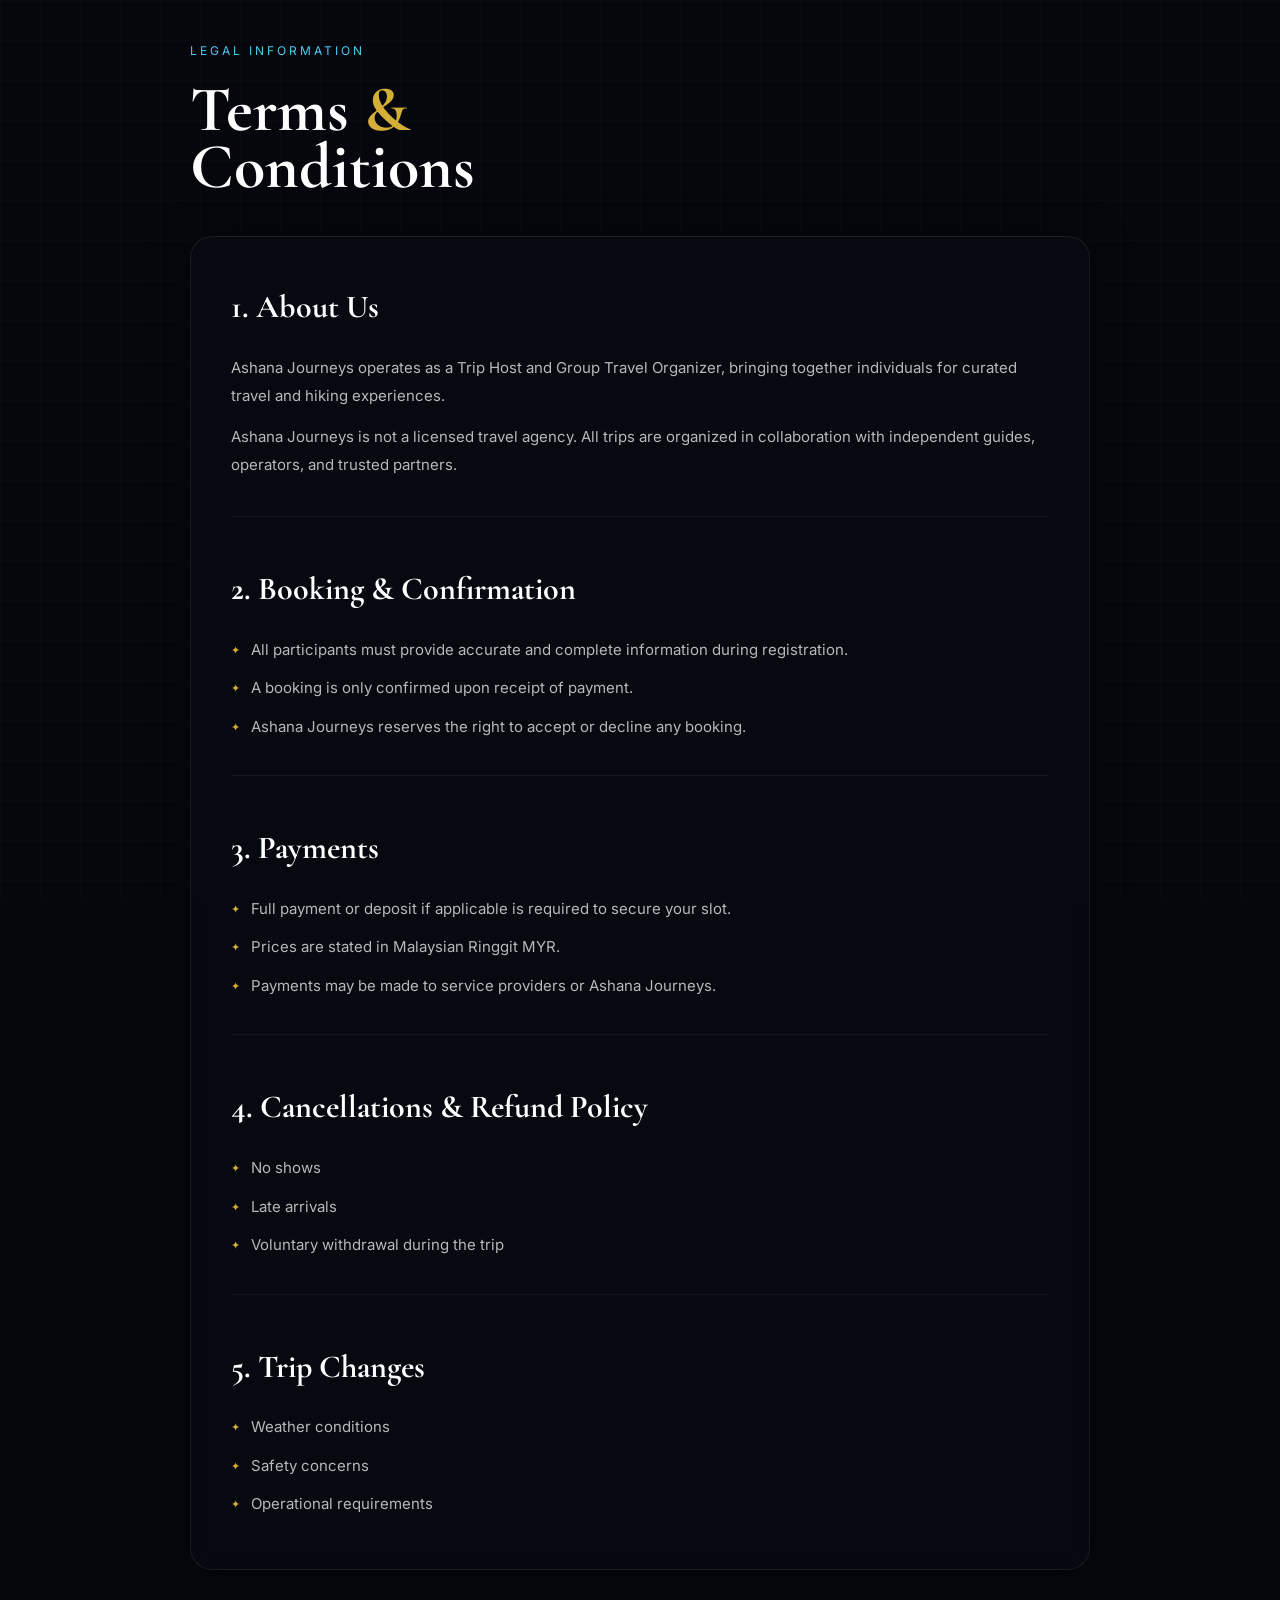
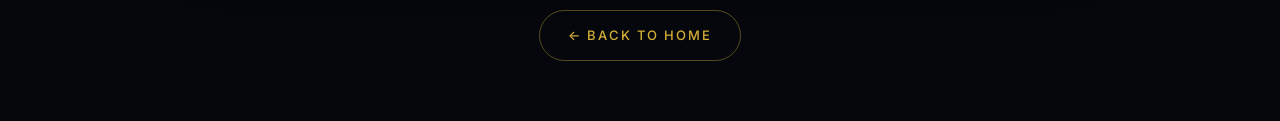
==== commit 90c3c847: "Update terms.html" ====
--- a/terms.html
+++ b/terms.html
@@ -1,215 +1,235 @@
 <!DOCTYPE html>
 <html lang="en">
 <head>
-  <meta charset="UTF-8"/>
-  <meta name="viewport" content="width=device-width, initial-scale=1.0, viewport-fit=cover"/>
-  <meta name="theme-color" content="#07080c"/>
-  <meta name="apple-mobile-web-app-capable" content="yes"/>
-  <meta name="apple-mobile-web-app-status-bar-style" content="black-translucent"/>
-  <meta name="format-detection" content="telephone=no"/>
-  <title>Terms & Conditions — Ashana Journeys</title>
-  <meta name="description" content="Terms and Conditions for Ashana Journeys trips and adventures."/>
-  <meta name="robots" content="noindex, follow"/>
-  
-  <link rel="preconnect" href="https://fonts.googleapis.com"/>
-  <link rel="preconnect" href="https://fonts.gstatic.com" crossorigin/>
-  <link href="https://fonts.googleapis.com/css2?family=Playfair+Display:ital,wght@0,700;0,900;1,400;1,900&family=DM+Sans:wght@200;300;400;500&display=swap" rel="stylesheet"/>
-  <link rel="stylesheet" href="styles.css"/>
-
-  <style>
-    /* Specific formatting for the legal text body using your theme variables */
-    .terms-wrap { max-width: 800px; margin: 0 auto; padding: 0 var(--pad); }
-    .terms-content { margin-top: 3rem; background: var(--glass); border: 1px solid var(--glass-border); border-radius: 24px; padding: 3rem 2.5rem; backdrop-filter: var(--glass-blur-s); -webkit-backdrop-filter: var(--glass-blur-s); }
-    .terms-content h3 { font-family: var(--serif); font-size: 1.4rem; font-weight: 700; color: var(--cream); margin: 2.5rem 0 1rem; padding-bottom: 0.5rem; border-bottom: 1px solid rgba(255,255,255,0.05); }
-    .terms-content h3:first-child { margin-top: 0; }
-    .terms-content p { font-size: max(.88rem, 15px); font-weight: 300; color: var(--ink-mid); line-height: 1.85; margin-bottom: 1rem; }
-    .terms-content ul { list-style: none; margin-bottom: 1.5rem; padding-left: 0; }
-    .terms-content li { font-size: max(.88rem, 15px); font-weight: 300; color: var(--ink-mid); line-height: 1.85; margin-bottom: .5rem; display: flex; gap: .6rem; }
-    .terms-content li::before { content: '✦'; color: var(--gold); font-size: .6rem; margin-top: .4rem; flex-shrink: 0; }
-    
-    [data-theme="light"] .terms-content h3 { border-bottom-color: rgba(0,0,0,0.08); }
-    
-    /* Give the page some breathing room to account for the top nav */
-    .legal-section { padding: 9rem 0 6rem; min-height: 100vh; background: linear-gradient(180deg, var(--forest-ink) 0%, var(--forest-mid) 100%); }
-    
-    @media (max-width: 768px) {
-      .terms-content { padding: 2rem 1.5rem; }
+<meta charset="UTF-8">
+<meta name="viewport" content="width=device-width, initial-scale=1.0">
+<title>Terms & Conditions</title>
+
+<link href="https://fonts.googleapis.com/css2?family=Cormorant+Garamond:wght@500;600;700&family=Inter:wght@300;400;500&display=swap" rel="stylesheet">
+
+<style>
+*{
+    margin:0;
+    padding:0;
+    box-sizing:border-box;
+}
+
+body{
+    background:#05070d;
+    color:#d7d7d7;
+    font-family:'Inter',sans-serif;
+    line-height:1.9;
+    padding:40px 20px;
+}
+
+/* subtle grid lines like screenshot */
+body::before{
+    content:"";
+    position:fixed;
+    inset:0;
+    background:
+        linear-gradient(rgba(255,255,255,0.02) 1px, transparent 1px),
+        linear-gradient(90deg, rgba(255,255,255,0.02) 1px, transparent 1px);
+    background-size:100% 40px, 40px 100%;
+    pointer-events:none;
+}
+
+.wrapper{
+    max-width:900px;
+    margin:auto;
+    position: relative; /* ensures it sits above the grid background */
+    z-index: 1;
+}
+
+.label{
+    color:#4cc9f0;
+    font-size:12px;
+    letter-spacing:3px;
+    text-transform:uppercase;
+    margin-bottom:18px;
+}
+
+.title{
+    font-family:'Cormorant Garamond',serif;
+    font-size:64px;
+    line-height:0.9;
+    font-weight:700;
+    color:#ffffff;
+    margin-bottom:40px;
+}
+
+.title span{
+    color:#d4af37;
+}
+
+.card{
+    background:rgba(8,10,18,0.85);
+    border:1px solid rgba(255,255,255,0.08);
+    border-radius:22px;
+    padding:40px;
+    backdrop-filter: blur(10px);
+    box-shadow: 0 0 40px rgba(0,0,0,0.4);
+}
+
+.section{
+    margin-bottom:42px;
+    padding-bottom:24px;
+    border-bottom:1px solid rgba(255,255,255,0.05);
+}
+
+.section:last-child{
+    border-bottom:none;
+    margin-bottom:0;
+    padding-bottom:0;
+}
+
+h2{
+    font-family:'Cormorant Garamond',serif;
+    color:#ffffff;
+    font-size:32px;
+    margin-bottom:16px;
+}
+
+p{
+    font-size:15px;
+    color:#b8b8b8;
+    margin-bottom:12px;
+}
+
+ul{
+    list-style:none;
+    margin-top:10px;
+}
+
+li{
+    position:relative;
+    padding-left:20px;
+    margin-bottom:10px;
+    color:#b8b8b8;
+    font-size:15px;
+}
+
+li::before{
+    content:"✦";
+    position:absolute;
+    left:0;
+    color:#d4af37;
+    font-size:11px;
+    top:4px;
+}
+
+/* Button Styling */
+.btn-wrap {
+    text-align: center;
+    margin-top: 40px;
+    margin-bottom: 20px;
+}
+
+.back-btn {
+    display: inline-block;
+    padding: 12px 28px;
+    color: #d4af37;
+    background: transparent;
+    border: 1px solid rgba(212, 175, 55, 0.4);
+    border-radius: 99px;
+    font-size: 13px;
+    font-weight: 500;
+    letter-spacing: 2px;
+    text-transform: uppercase;
+    text-decoration: none;
+    transition: all 0.3s ease;
+}
+
+.back-btn:hover {
+    background: rgba(212, 175, 55, 0.1);
+    border-color: #d4af37;
+    transform: translateY(-2px);
+    box-shadow: 0 8px 20px rgba(212, 175, 55, 0.1);
+}
+
+@media(max-width:768px){
+    .title{
+        font-size:48px;
     }
-  </style>
+
+    .card{
+        padding:28px;
+    }
+
+    h2{
+        font-size:28px;
+    }
+}
+</style>
 </head>
 <body>
 
-<nav id="top-nav" role="navigation" aria-label="Primary navigation">
-  <a href="index.html" class="tn-brand" aria-label="Ashana Journeys home">
-    <img src="hero/logo.png" alt="Ashana Journeys" class="tn-logo"/>
-  </a>
-  <ul class="tn-links" role="list">
-    <li><a href="index.html#trips"    class="tn-link">Trips</a></li>
-    <li><a href="index.html#about"    class="tn-link">Story</a></li>
-    <li><a href="index.html#merchant" class="tn-link">Gear</a></li>
-    <li><a href="index.html#reviews"  class="tn-link">Reviews</a></li>
-    <li><a href="index.html#faq"      class="tn-link">FAQ</a></li>
-  </ul>
-  <a href="https://wa.me/60102046250" target="_blank" rel="noopener noreferrer" class="tn-wa" aria-label="WhatsApp us">💬 WhatsApp</a>
-  <button class="tn-theme-toggle" id="tn-theme-toggle" aria-label="Toggle light/dark mode" title="Toggle light mode">☀️</button>
-</nav>
-
-<main>
-  <section class="legal-section">
-    <div class="terms-wrap">
-      <div class="s-label">Legal Information</div>
-      <h1 class="s-title">Terms <em>&</em><br/>Conditions</h1>
-      
-      <div class="terms-content">
-        <h3>1. About Us</h3>
-        <p>Ashana Journeys operates as a Trip Host and Group Travel Organizer, bringing together individuals for curated travel and hiking experiences.</p>
-        <p>Ashana Journeys is not a licensed travel agency. All trips are organized in collaboration with independent guides, operators, and trusted partners who manage logistics, permits, transportation, and operational aspects of the experience.</p>
-
-        <h3>2. Booking & Confirmation</h3>
-        <ul>
-          <li>All participants must provide accurate and complete information during registration.</li>
-          <li>A booking is only confirmed upon receipt of payment.</li>
-          <li>Ashana Journeys reserves the right to accept or decline any booking at its discretion.</li>
-        </ul>
-
-        <h3>3. Payments</h3>
-        <ul>
-          <li>Full payment or deposit if applicable is required to secure your slot.</li>
-          <li>Payment instructions will be provided during booking confirmation.</li>
-          <li>Prices are stated in Malaysian Ringgit MYR unless otherwise specified.</li>
-        </ul>
-        <p>Depending on the trip arrangement, payments may be made:</p>
-        <ul>
-          <li>Directly to the appointed travel agency, guide, or service provider.</li>
-          <li>To Ashana Journeys if communicated and agreed in advance.</li>
-        </ul>
-        <p>Where payments are made to Ashana Journeys, we act as a coordinator and liaise with the relevant partners responsible for delivering the experience.</p>
-
-        <h3>4. Cancellations & Refund Policy</h3>
-        <p>Cancellations by participants may be subject to partial or no refund depending on timing and third-party costs already incurred.</p>
-        <p>No refunds will be provided for:</p>
-        <ul>
-          <li>No shows</li>
-          <li>Late arrivals</li>
-          <li>Voluntary withdrawal during the trip</li>
-        </ul>
-        <p>If a trip is canceled by Ashana Journeys or its partners, a full or partial refund may be provided subject to recoverable costs.</p>
-
-        <h3>5. Trip Changes</h3>
-        <p>Itineraries may be adjusted due to:</p>
-        <ul>
-          <li>Weather conditions</li>
-          <li>Safety concerns</li>
-          <li>Operational requirements</li>
-        </ul>
-        <p>Ashana Journeys and its partners reserve the right to make necessary changes to ensure safety and overall experience quality.</p>
-
-        <h3>6. Participant Responsibility</h3>
-        <p>By joining a trip, you agree that:</p>
-        <ul>
-          <li>You are physically and mentally fit to participate.</li>
-          <li>You will follow all instructions from hosts, guides, and partners.</li>
-          <li>You are responsible for your personal belongings.</li>
-        </ul>
-        <p>Ashana Journeys shall not be responsible for:</p>
-        <ul>
-          <li>Loss or damage of personal items.</li>
-          <li>Injuries resulting from failure to follow instructions.</li>
-        </ul>
-
-        <h3>7. Assumption of Risk</h3>
-        <p>You acknowledge that outdoor and travel activities involve inherent risks including but not limited to:</p>
-        <ul>
-          <li>Slips, falls, or physical injuries</li>
-          <li>Weather-related conditions</li>
-          <li>Uneven or hazardous terrain</li>
-        </ul>
-        <p>By participating, you voluntarily assume all such risks.</p>
-
-        <h3>8. Third Party Services</h3>
-        <p>Certain elements of the trip including transportation, guiding, accommodation, and permits are provided by independent third-party service providers.</p>
-        <p>To the fullest extent permitted by law, Ashana Journeys shall not be liable for any delays, disruptions, losses, damages, or injuries arising from the acts, omissions, or negligence of such third-party providers.</p>
-
-        <h3>9. Media & Content</h3>
-        <p>Photos and videos will be captured during trips.</p>
-        <p>By participating, you grant Ashana Journeys the right to use such content for:</p>
-        <ul>
-          <li>Social media</li>
-          <li>Marketing</li>
-          <li>Promotional purposes</li>
-        </ul>
-        <p>If you prefer not to be featured, you must inform us prior to the trip.</p>
-
-        <h3>10. Code of Conduct</h3>
-        <p>Participants are expected to behave respectfully at all times.</p>
-        <p>Ashana Journeys reserves the right to remove any participant who:</p>
-        <ul>
-          <li>Engages in disruptive, unsafe, or inappropriate behavior</li>
-          <li>Puts others at risk</li>
-        </ul>
-        <p>No refunds will be issued in such cases.</p>
-
-        <h3>11. Limitation of Liability</h3>
-        <p>To the fullest extent permitted by law, Ashana Journeys shall not be liable for:</p>
-        <ul>
-          <li>Any indirect or consequential loss</li>
-          <li>Personal injury or damage beyond reasonable control</li>
-          <li>Circumstances caused by external factors including weather, accidents, or unforeseen events</li>
-        </ul>
-
-        <h3>12. Governing Law</h3>
-        <p>These Terms and Conditions shall be governed by and interpreted in accordance with the laws of Malaysia.</p>
-
-        <h3>13. Contact</h3>
-        <p>For any enquiries, please contact us via:</p>
-        <ul>
-          <li>WhatsApp</li>
-          <li>Instagram</li>
-          <li>Official website channels</li>
-        </ul>
-        
-        <div style="margin-top: 3rem; padding-top: 2rem; border-top: 1px solid rgba(255,255,255,0.05); text-align: center;">
-            <a href="index.html" class="btn-glass">← Back to Home</a>
-        </div>
-      </div>
+<div class="wrapper">
+
+    <div class="label">LEGAL INFORMATION</div>
+
+    <div class="title">
+        Terms <span>&</span><br>
+        Conditions
     </div>
-  </section>
-</main>
-
-<footer>
-  <div class="wrap">
-    <div class="ft-grid">
-      <div class="ft-brand">
-        <img src="hero/logo.png" alt="Ashana Journeys" class="ft-logo" loading="lazy"/>
-        <p>A Trip Host platform bringing people together through curated group travel. Hikes, diving, surfing & cultural experiences — for everyone.</p>
-      </div>
-      <div class="ft-col">
-        <h5>Navigate</h5>
-        <a href="index.html#trips">Upcoming Trips</a>
-        <a href="index.html#about">Our Story</a>
-        <a href="index.html#merchant">Gear Store</a>
-        <a href="index.html#reviews">Reviews</a>
-        <a href="index.html#faq">FAQ</a>
-        <a href="index.html#social">Connect</a>
-      </div>
-      <div class="ft-col">
-        <h5>Contact</h5>
-        <a href="tel:+60102046250">+60 10 204 6250</a>
-        <a href="mailto:hello@ashanajourneys.com">hello@ashanajourneys.com</a>
-      </div>
+
+    <div class="card">
+
+        <div class="section">
+            <h2>1. About Us</h2>
+            <p>
+                Ashana Journeys operates as a Trip Host and Group Travel Organizer,
+                bringing together individuals for curated travel and hiking experiences.
+            </p>
+            <p>
+                Ashana Journeys is not a licensed travel agency. All trips are organized
+                in collaboration with independent guides, operators, and trusted partners.
+            </p>
+        </div>
+
+        <div class="section">
+            <h2>2. Booking & Confirmation</h2>
+            <ul>
+                <li>All participants must provide accurate and complete information during registration.</li>
+                <li>A booking is only confirmed upon receipt of payment.</li>
+                <li>Ashana Journeys reserves the right to accept or decline any booking.</li>
+            </ul>
+        </div>
+
+        <div class="section">
+            <h2>3. Payments</h2>
+            <ul>
+                <li>Full payment or deposit if applicable is required to secure your slot.</li>
+                <li>Prices are stated in Malaysian Ringgit MYR.</li>
+                <li>Payments may be made to service providers or Ashana Journeys.</li>
+            </ul>
+        </div>
+
+        <div class="section">
+            <h2>4. Cancellations & Refund Policy</h2>
+            <ul>
+                <li>No shows</li>
+                <li>Late arrivals</li>
+                <li>Voluntary withdrawal during the trip</li>
+            </ul>
+        </div>
+
+        <div class="section">
+            <h2>5. Trip Changes</h2>
+            <ul>
+                <li>Weather conditions</li>
+                <li>Safety concerns</li>
+                <li>Operational requirements</li>
+            </ul>
+        </div>
+
     </div>
-    <div class="ft-bottom">
-      <p>© 2025 Ashana Journeys. All rights reserved. <a href="terms.html" style="color:var(--gold); margin-left:10px; text-decoration:none;">Terms & Conditions</a></p>
-      <div class="ft-payment">
-        <img src="https://i.ibb.co/HDp3kM9J/toppng-com-visa-mastercard-american-express-logos-american-express-1530x261.png" alt="Visa, Mastercard, American Express" loading="lazy"/>
-      </div>
-      <span class="ft-motto">Adventure. Real People.</span>
+
+    <div class="btn-wrap">
+        <a href="index.html" class="back-btn">← Back to Home</a>
     </div>
-  </div>
-</footer>
-
-<button class="theme-toggle-float" id="theme-toggle-float" aria-label="Toggle light/dark mode" title="Toggle light mode">☀️</button>
-
-<script type="module" src="main.js"></script>
+
+</div>
+
 </body>
-</html>+</html>
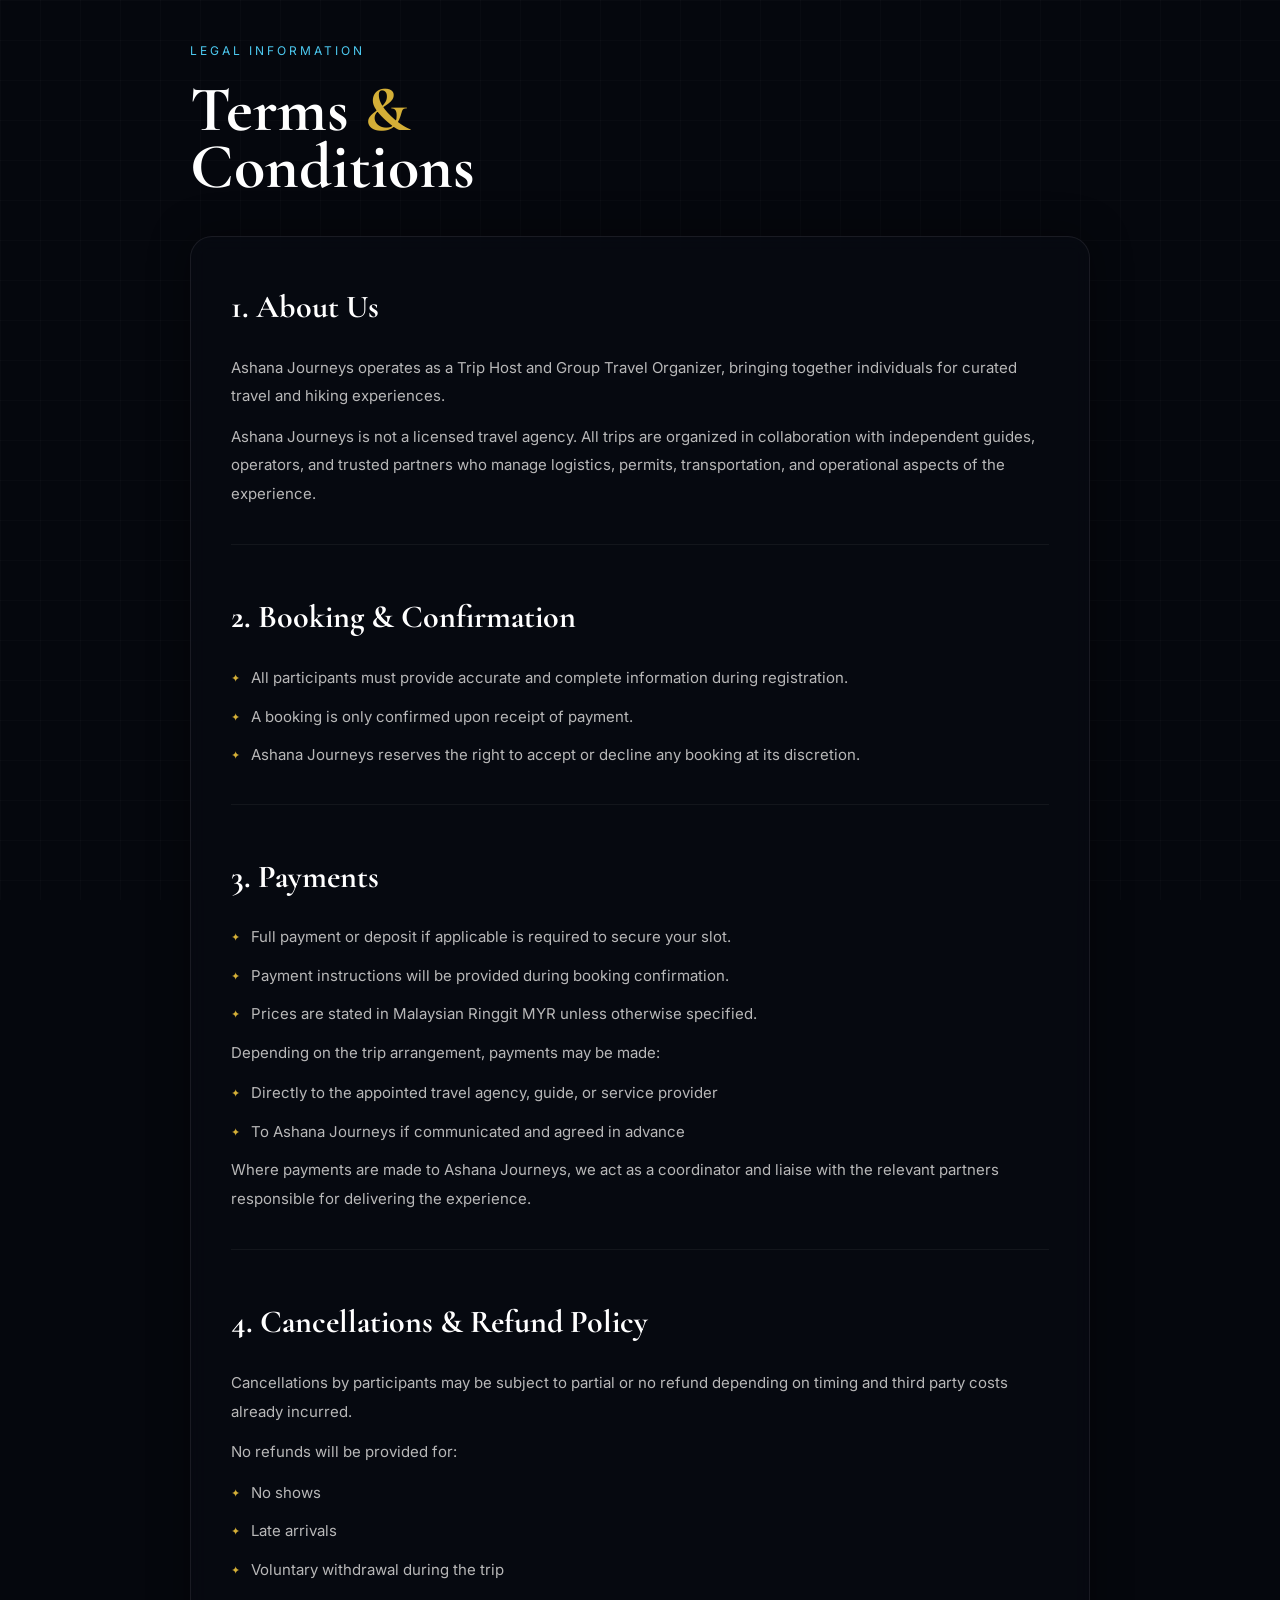
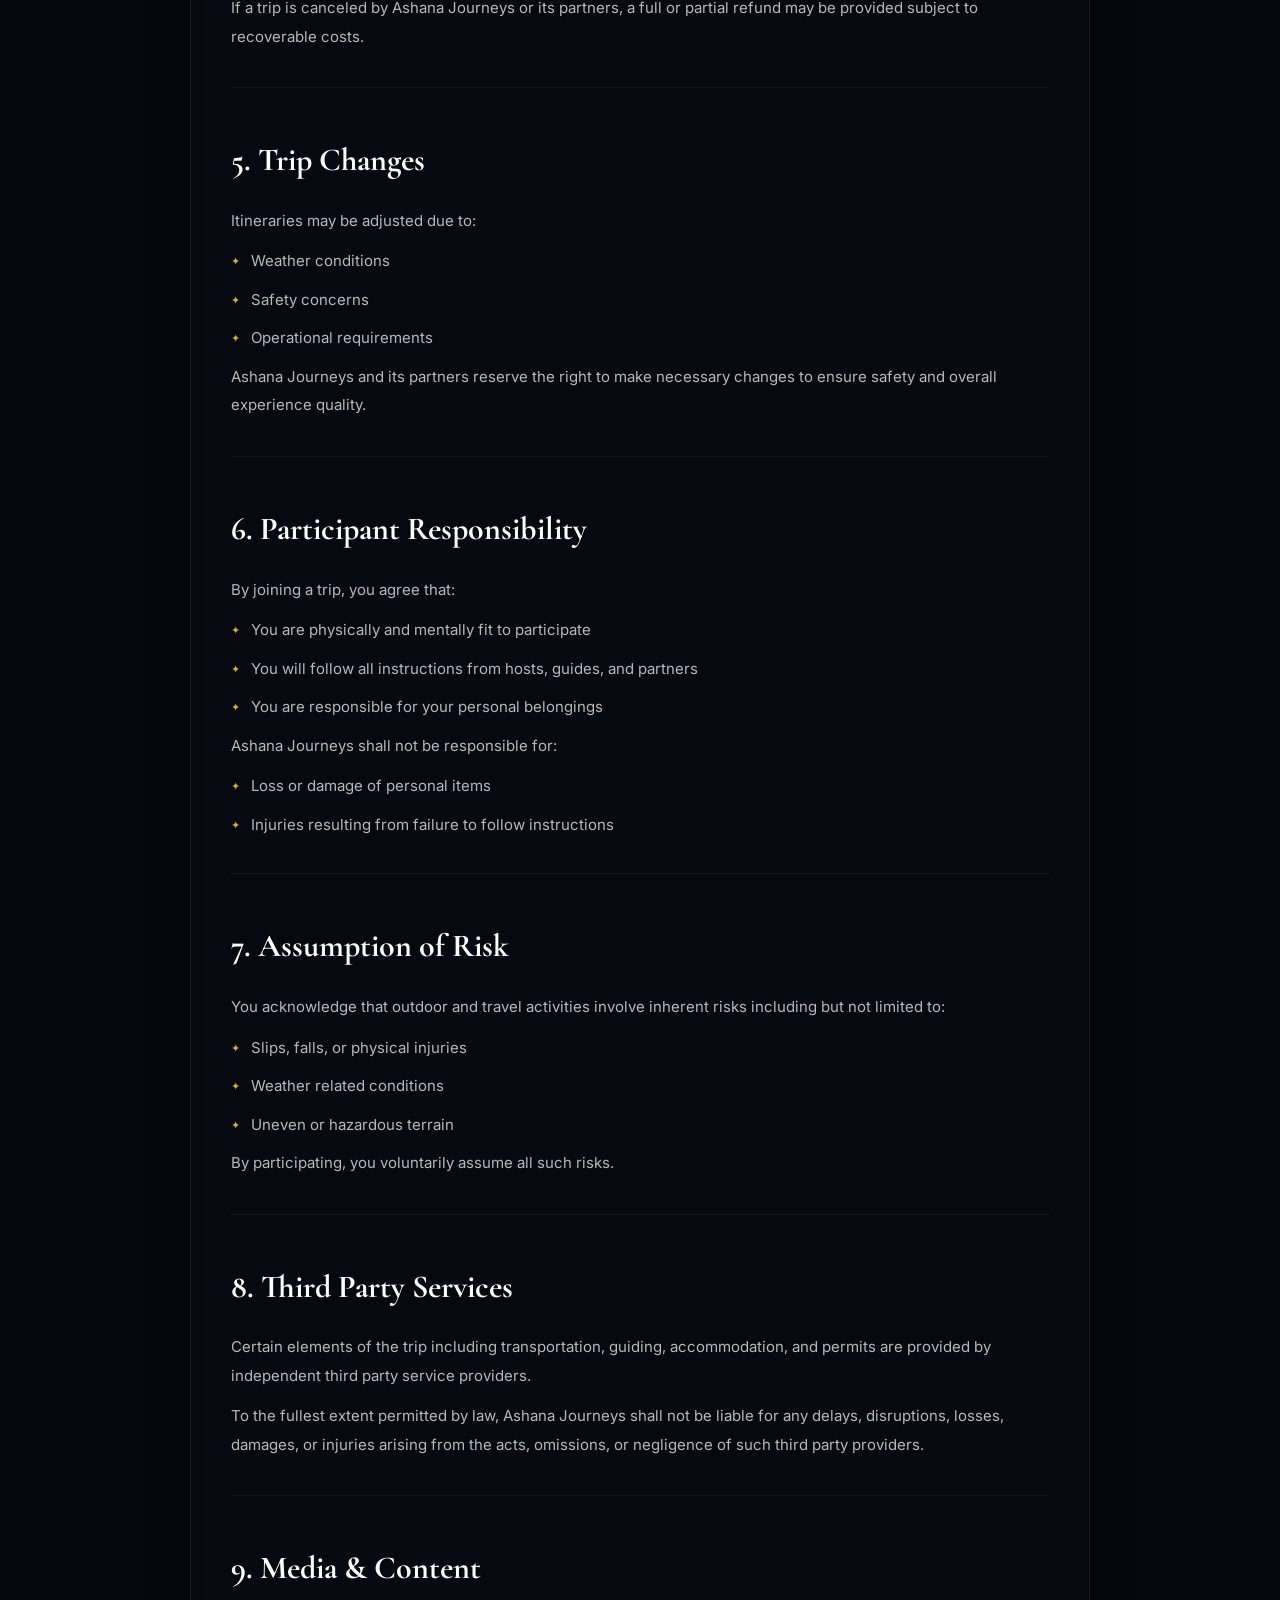
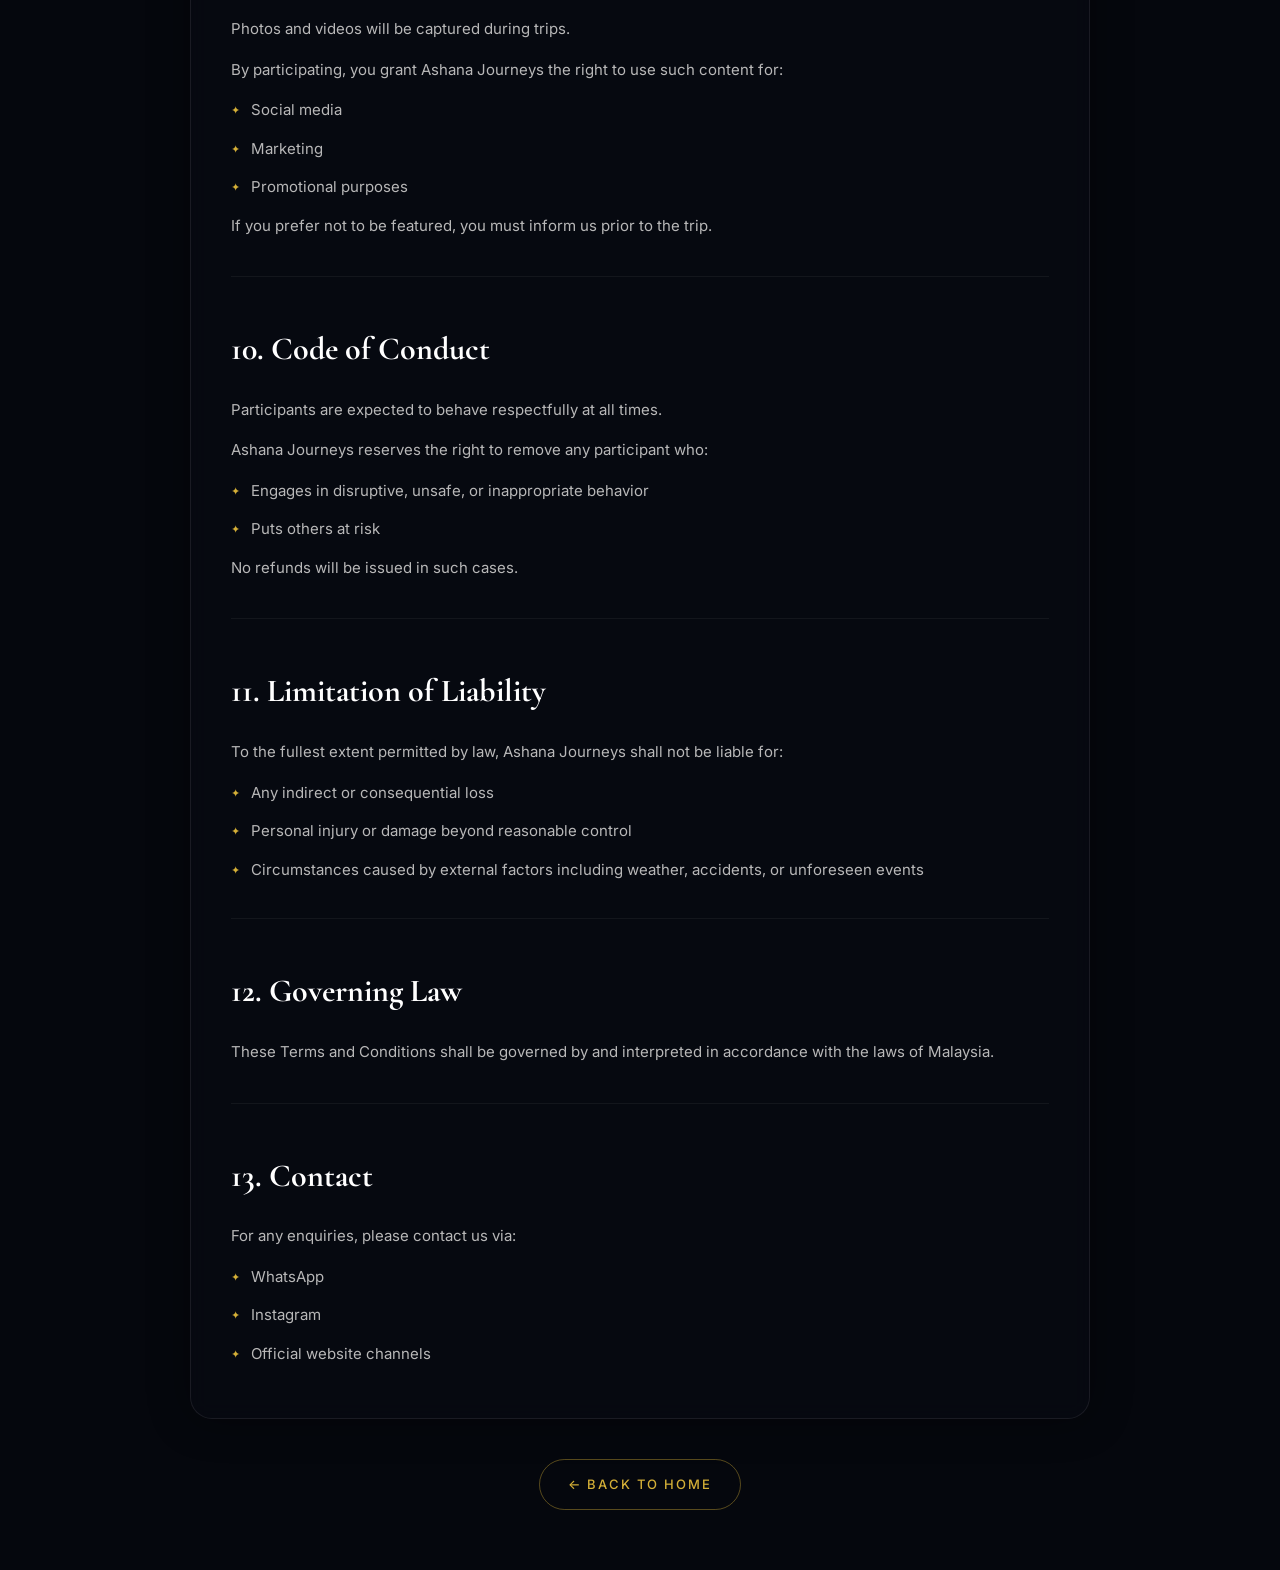
==== commit 06e6a9f5: "Update terms.html" ====
--- a/terms.html
+++ b/terms.html
@@ -37,7 +37,7 @@
 .wrapper{
     max-width:900px;
     margin:auto;
-    position: relative; /* ensures it sits above the grid background */
+    position: relative;
     z-index: 1;
 }
 
@@ -177,14 +177,8 @@
 
         <div class="section">
             <h2>1. About Us</h2>
-            <p>
-                Ashana Journeys operates as a Trip Host and Group Travel Organizer,
-                bringing together individuals for curated travel and hiking experiences.
-            </p>
-            <p>
-                Ashana Journeys is not a licensed travel agency. All trips are organized
-                in collaboration with independent guides, operators, and trusted partners.
-            </p>
+            <p>Ashana Journeys operates as a Trip Host and Group Travel Organizer, bringing together individuals for curated travel and hiking experiences.</p>
+            <p>Ashana Journeys is not a licensed travel agency. All trips are organized in collaboration with independent guides, operators, and trusted partners who manage logistics, permits, transportation, and operational aspects of the experience.</p>
         </div>
 
         <div class="section">
@@ -192,7 +186,7 @@
             <ul>
                 <li>All participants must provide accurate and complete information during registration.</li>
                 <li>A booking is only confirmed upon receipt of payment.</li>
-                <li>Ashana Journeys reserves the right to accept or decline any booking.</li>
+                <li>Ashana Journeys reserves the right to accept or decline any booking at its discretion.</li>
             </ul>
         </div>
 
@@ -200,27 +194,118 @@
             <h2>3. Payments</h2>
             <ul>
                 <li>Full payment or deposit if applicable is required to secure your slot.</li>
-                <li>Prices are stated in Malaysian Ringgit MYR.</li>
-                <li>Payments may be made to service providers or Ashana Journeys.</li>
-            </ul>
+                <li>Payment instructions will be provided during booking confirmation.</li>
+                <li>Prices are stated in Malaysian Ringgit MYR unless otherwise specified.</li>
+            </ul>
+            <p>Depending on the trip arrangement, payments may be made:</p>
+            <ul>
+                <li>Directly to the appointed travel agency, guide, or service provider</li>
+                <li>To Ashana Journeys if communicated and agreed in advance</li>
+            </ul>
+            <p>Where payments are made to Ashana Journeys, we act as a coordinator and liaise with the relevant partners responsible for delivering the experience.</p>
         </div>
 
         <div class="section">
             <h2>4. Cancellations & Refund Policy</h2>
+            <p>Cancellations by participants may be subject to partial or no refund depending on timing and third party costs already incurred.</p>
+            <p>No refunds will be provided for:</p>
             <ul>
                 <li>No shows</li>
                 <li>Late arrivals</li>
                 <li>Voluntary withdrawal during the trip</li>
             </ul>
+            <p>If a trip is canceled by Ashana Journeys or its partners, a full or partial refund may be provided subject to recoverable costs.</p>
         </div>
 
         <div class="section">
             <h2>5. Trip Changes</h2>
+            <p>Itineraries may be adjusted due to:</p>
             <ul>
                 <li>Weather conditions</li>
                 <li>Safety concerns</li>
                 <li>Operational requirements</li>
             </ul>
+            <p>Ashana Journeys and its partners reserve the right to make necessary changes to ensure safety and overall experience quality.</p>
+        </div>
+
+        <div class="section">
+            <h2>6. Participant Responsibility</h2>
+            <p>By joining a trip, you agree that:</p>
+            <ul>
+                <li>You are physically and mentally fit to participate</li>
+                <li>You will follow all instructions from hosts, guides, and partners</li>
+                <li>You are responsible for your personal belongings</li>
+            </ul>
+            <p>Ashana Journeys shall not be responsible for:</p>
+            <ul>
+                <li>Loss or damage of personal items</li>
+                <li>Injuries resulting from failure to follow instructions</li>
+            </ul>
+        </div>
+
+        <div class="section">
+            <h2>7. Assumption of Risk</h2>
+            <p>You acknowledge that outdoor and travel activities involve inherent risks including but not limited to:</p>
+            <ul>
+                <li>Slips, falls, or physical injuries</li>
+                <li>Weather related conditions</li>
+                <li>Uneven or hazardous terrain</li>
+            </ul>
+            <p>By participating, you voluntarily assume all such risks.</p>
+        </div>
+
+        <div class="section">
+            <h2>8. Third Party Services</h2>
+            <p>Certain elements of the trip including transportation, guiding, accommodation, and permits are provided by independent third party service providers.</p>
+            <p>To the fullest extent permitted by law, Ashana Journeys shall not be liable for any delays, disruptions, losses, damages, or injuries arising from the acts, omissions, or negligence of such third party providers.</p>
+        </div>
+
+        <div class="section">
+            <h2>9. Media & Content</h2>
+            <p>Photos and videos will be captured during trips.</p>
+            <p>By participating, you grant Ashana Journeys the right to use such content for:</p>
+            <ul>
+                <li>Social media</li>
+                <li>Marketing</li>
+                <li>Promotional purposes</li>
+            </ul>
+            <p>If you prefer not to be featured, you must inform us prior to the trip.</p>
+        </div>
+
+        <div class="section">
+            <h2>10. Code of Conduct</h2>
+            <p>Participants are expected to behave respectfully at all times.</p>
+            <p>Ashana Journeys reserves the right to remove any participant who:</p>
+            <ul>
+                <li>Engages in disruptive, unsafe, or inappropriate behavior</li>
+                <li>Puts others at risk</li>
+            </ul>
+            <p>No refunds will be issued in such cases.</p>
+        </div>
+
+        <div class="section">
+            <h2>11. Limitation of Liability</h2>
+            <p>To the fullest extent permitted by law, Ashana Journeys shall not be liable for:</p>
+            <ul>
+                <li>Any indirect or consequential loss</li>
+                <li>Personal injury or damage beyond reasonable control</li>
+                <li>Circumstances caused by external factors including weather, accidents, or unforeseen events</li>
+            </ul>
+        </div>
+
+        <div class="section">
+            <h2>12. Governing Law</h2>
+            <p>These Terms and Conditions shall be governed by and interpreted in accordance with the laws of Malaysia.</p>
+        </div>
+
+        <div class="section">
+            <h2>13. Contact</h2>
+            <p>For any enquiries, please contact us via:</p>
+            <ul>
+                <li>WhatsApp</li>
+                <li>Instagram</li>
+                <li>Official website channels</li>
+            </ul>
         </div>
 
     </div>
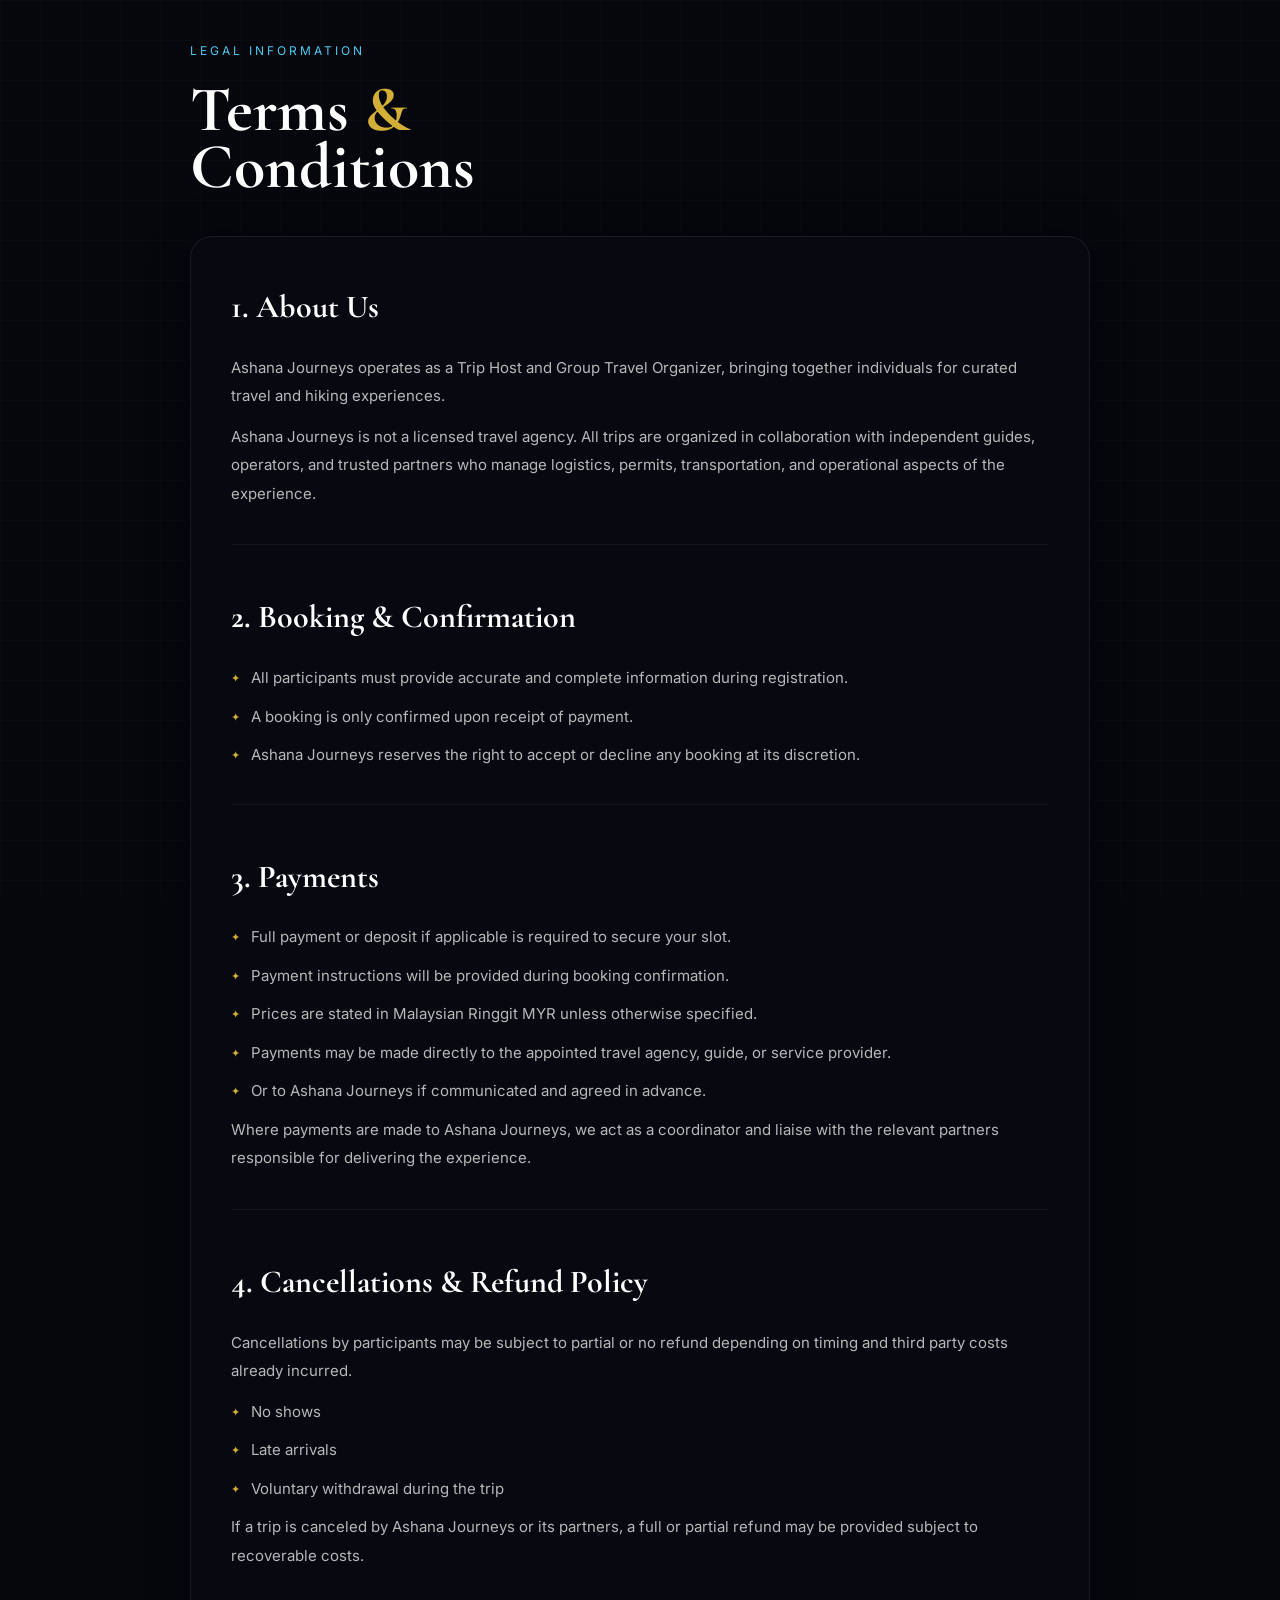
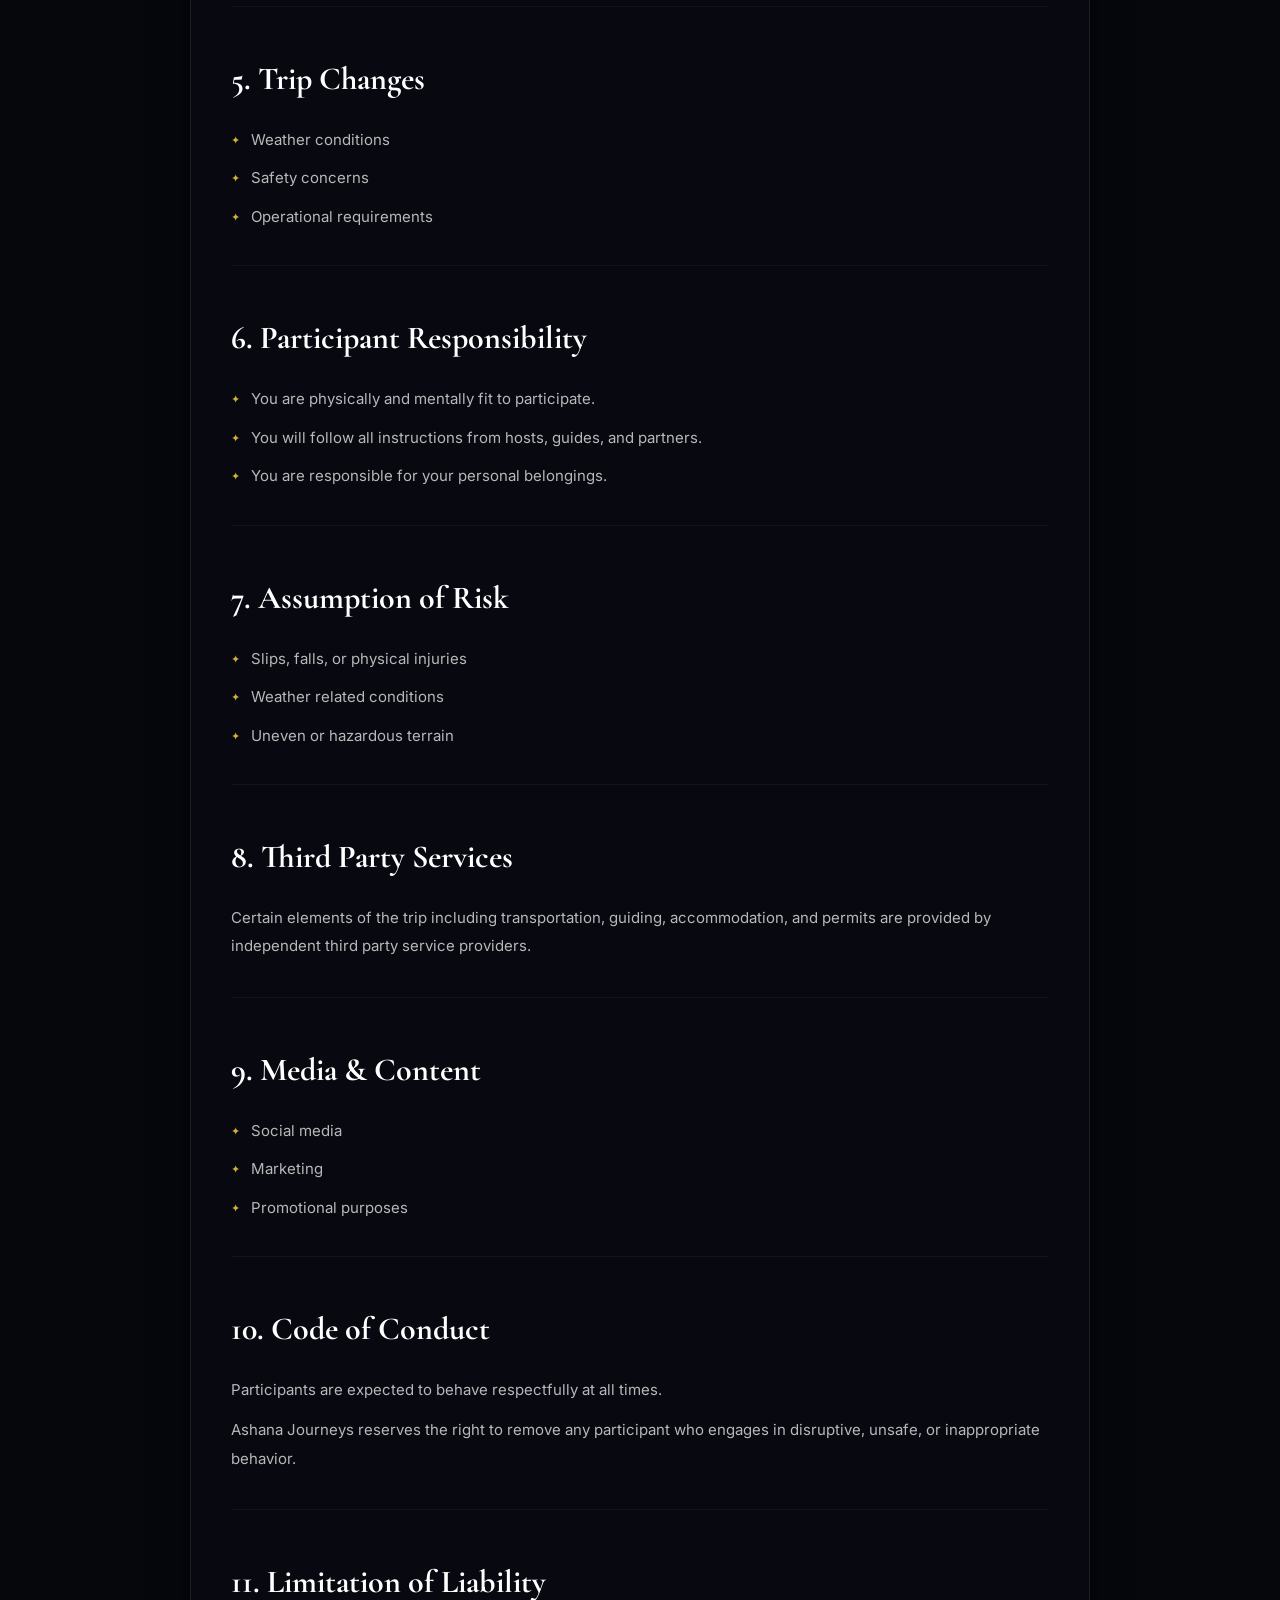
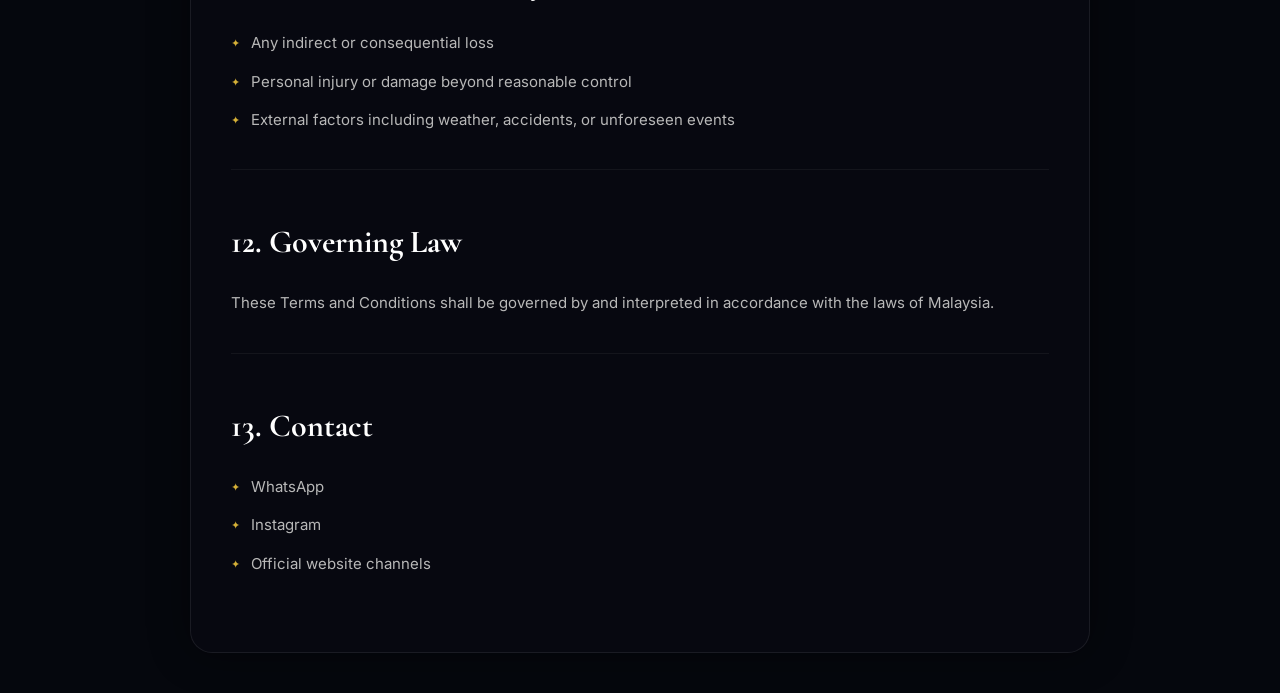
==== commit 9c7a907e: "Update terms.html" ====
--- a/terms.html
+++ b/terms.html
@@ -3,7 +3,7 @@
 <head>
 <meta charset="UTF-8">
 <meta name="viewport" content="width=device-width, initial-scale=1.0">
-<title>Terms & Conditions</title>
+<title>Ashana Journeys – Terms & Conditions</title>
 
 <link href="https://fonts.googleapis.com/css2?family=Cormorant+Garamond:wght@500;600;700&family=Inter:wght@300;400;500&display=swap" rel="stylesheet">
 
@@ -22,7 +22,6 @@
     padding:40px 20px;
 }
 
-/* subtle grid lines like screenshot */
 body::before{
     content:"";
     position:fixed;
@@ -37,8 +36,6 @@
 .wrapper{
     max-width:900px;
     margin:auto;
-    position: relative;
-    z-index: 1;
 }
 
 .label{
@@ -63,12 +60,12 @@
 }
 
 .card{
-    background:rgba(8,10,18,0.85);
+    background:rgba(8,10,18,0.88);
     border:1px solid rgba(255,255,255,0.08);
     border-radius:22px;
     padding:40px;
     backdrop-filter: blur(10px);
-    box-shadow: 0 0 40px rgba(0,0,0,0.4);
+    box-shadow:0 0 40px rgba(0,0,0,0.45);
 }
 
 .section{
@@ -80,7 +77,6 @@
 .section:last-child{
     border-bottom:none;
     margin-bottom:0;
-    padding-bottom:0;
 }
 
 h2{
@@ -118,54 +114,16 @@
     top:4px;
 }
 
-/* Button Styling */
-.btn-wrap {
-    text-align: center;
-    margin-top: 40px;
-    margin-bottom: 20px;
-}
-
-.back-btn {
-    display: inline-block;
-    padding: 12px 28px;
-    color: #d4af37;
-    background: transparent;
-    border: 1px solid rgba(212, 175, 55, 0.4);
-    border-radius: 99px;
-    font-size: 13px;
-    font-weight: 500;
-    letter-spacing: 2px;
-    text-transform: uppercase;
-    text-decoration: none;
-    transition: all 0.3s ease;
-}
-
-.back-btn:hover {
-    background: rgba(212, 175, 55, 0.1);
-    border-color: #d4af37;
-    transform: translateY(-2px);
-    box-shadow: 0 8px 20px rgba(212, 175, 55, 0.1);
-}
-
 @media(max-width:768px){
-    .title{
-        font-size:48px;
-    }
-
-    .card{
-        padding:28px;
-    }
-
-    h2{
-        font-size:28px;
-    }
+    .title{font-size:48px;}
+    .card{padding:28px;}
+    h2{font-size:28px;}
 }
 </style>
 </head>
 <body>
 
 <div class="wrapper">
-
     <div class="label">LEGAL INFORMATION</div>
 
     <div class="title">
@@ -196,11 +154,8 @@
                 <li>Full payment or deposit if applicable is required to secure your slot.</li>
                 <li>Payment instructions will be provided during booking confirmation.</li>
                 <li>Prices are stated in Malaysian Ringgit MYR unless otherwise specified.</li>
-            </ul>
-            <p>Depending on the trip arrangement, payments may be made:</p>
-            <ul>
-                <li>Directly to the appointed travel agency, guide, or service provider</li>
-                <li>To Ashana Journeys if communicated and agreed in advance</li>
+                <li>Payments may be made directly to the appointed travel agency, guide, or service provider.</li>
+                <li>Or to Ashana Journeys if communicated and agreed in advance.</li>
             </ul>
             <p>Where payments are made to Ashana Journeys, we act as a coordinator and liaise with the relevant partners responsible for delivering the experience.</p>
         </div>
@@ -208,7 +163,6 @@
         <div class="section">
             <h2>4. Cancellations & Refund Policy</h2>
             <p>Cancellations by participants may be subject to partial or no refund depending on timing and third party costs already incurred.</p>
-            <p>No refunds will be provided for:</p>
             <ul>
                 <li>No shows</li>
                 <li>Late arrivals</li>
@@ -219,77 +173,57 @@
 
         <div class="section">
             <h2>5. Trip Changes</h2>
-            <p>Itineraries may be adjusted due to:</p>
             <ul>
                 <li>Weather conditions</li>
                 <li>Safety concerns</li>
                 <li>Operational requirements</li>
             </ul>
-            <p>Ashana Journeys and its partners reserve the right to make necessary changes to ensure safety and overall experience quality.</p>
         </div>
 
         <div class="section">
             <h2>6. Participant Responsibility</h2>
-            <p>By joining a trip, you agree that:</p>
-            <ul>
-                <li>You are physically and mentally fit to participate</li>
-                <li>You will follow all instructions from hosts, guides, and partners</li>
-                <li>You are responsible for your personal belongings</li>
-            </ul>
-            <p>Ashana Journeys shall not be responsible for:</p>
-            <ul>
-                <li>Loss or damage of personal items</li>
-                <li>Injuries resulting from failure to follow instructions</li>
+            <ul>
+                <li>You are physically and mentally fit to participate.</li>
+                <li>You will follow all instructions from hosts, guides, and partners.</li>
+                <li>You are responsible for your personal belongings.</li>
             </ul>
         </div>
 
         <div class="section">
             <h2>7. Assumption of Risk</h2>
-            <p>You acknowledge that outdoor and travel activities involve inherent risks including but not limited to:</p>
             <ul>
                 <li>Slips, falls, or physical injuries</li>
                 <li>Weather related conditions</li>
                 <li>Uneven or hazardous terrain</li>
             </ul>
-            <p>By participating, you voluntarily assume all such risks.</p>
         </div>
 
         <div class="section">
             <h2>8. Third Party Services</h2>
             <p>Certain elements of the trip including transportation, guiding, accommodation, and permits are provided by independent third party service providers.</p>
-            <p>To the fullest extent permitted by law, Ashana Journeys shall not be liable for any delays, disruptions, losses, damages, or injuries arising from the acts, omissions, or negligence of such third party providers.</p>
         </div>
 
         <div class="section">
             <h2>9. Media & Content</h2>
-            <p>Photos and videos will be captured during trips.</p>
-            <p>By participating, you grant Ashana Journeys the right to use such content for:</p>
             <ul>
                 <li>Social media</li>
                 <li>Marketing</li>
                 <li>Promotional purposes</li>
             </ul>
-            <p>If you prefer not to be featured, you must inform us prior to the trip.</p>
         </div>
 
         <div class="section">
             <h2>10. Code of Conduct</h2>
             <p>Participants are expected to behave respectfully at all times.</p>
-            <p>Ashana Journeys reserves the right to remove any participant who:</p>
-            <ul>
-                <li>Engages in disruptive, unsafe, or inappropriate behavior</li>
-                <li>Puts others at risk</li>
-            </ul>
-            <p>No refunds will be issued in such cases.</p>
+            <p>Ashana Journeys reserves the right to remove any participant who engages in disruptive, unsafe, or inappropriate behavior.</p>
         </div>
 
         <div class="section">
             <h2>11. Limitation of Liability</h2>
-            <p>To the fullest extent permitted by law, Ashana Journeys shall not be liable for:</p>
             <ul>
                 <li>Any indirect or consequential loss</li>
                 <li>Personal injury or damage beyond reasonable control</li>
-                <li>Circumstances caused by external factors including weather, accidents, or unforeseen events</li>
+                <li>External factors including weather, accidents, or unforeseen events</li>
             </ul>
         </div>
 
@@ -300,7 +234,6 @@
 
         <div class="section">
             <h2>13. Contact</h2>
-            <p>For any enquiries, please contact us via:</p>
             <ul>
                 <li>WhatsApp</li>
                 <li>Instagram</li>
@@ -309,11 +242,6 @@
         </div>
 
     </div>
-
-    <div class="btn-wrap">
-        <a href="index.html" class="back-btn">← Back to Home</a>
-    </div>
-
 </div>
 
 </body>
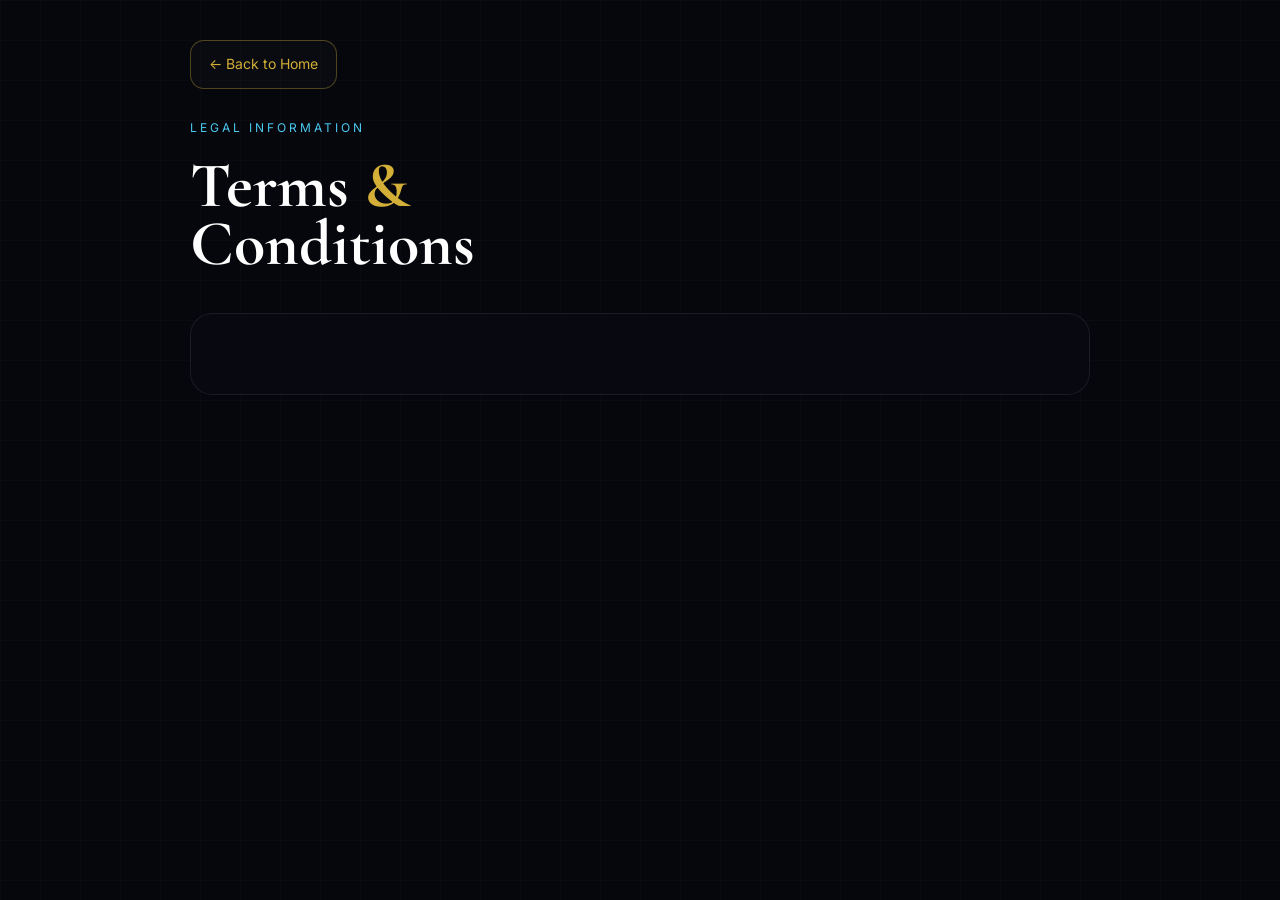
==== commit a7c8e1bf: "Update terms.html" ====
--- a/terms.html
+++ b/terms.html
@@ -38,6 +38,27 @@
     margin:auto;
 }
 
+/* BACK BUTTON */
+.back-btn{
+    display:inline-flex;
+    align-items:center;
+    gap:8px;
+    text-decoration:none;
+    color:#d4af37;
+    border:1px solid rgba(212,175,55,0.35);
+    padding:10px 18px;
+    border-radius:14px;
+    margin-bottom:28px;
+    font-size:14px;
+    transition:0.3s ease;
+    background:rgba(255,255,255,0.02);
+}
+
+.back-btn:hover{
+    background:rgba(212,175,55,0.08);
+    border-color:#d4af37;
+}
+
 .label{
     color:#4cc9f0;
     font-size:12px;
@@ -65,7 +86,6 @@
     border-radius:22px;
     padding:40px;
     backdrop-filter: blur(10px);
-    box-shadow:0 0 40px rgba(0,0,0,0.45);
 }
 
 .section{
@@ -76,7 +96,6 @@
 
 .section:last-child{
     border-bottom:none;
-    margin-bottom:0;
 }
 
 h2{
@@ -94,15 +113,12 @@
 
 ul{
     list-style:none;
-    margin-top:10px;
 }
 
 li{
     position:relative;
     padding-left:20px;
     margin-bottom:10px;
-    color:#b8b8b8;
-    font-size:15px;
 }
 
 li::before{
@@ -113,17 +129,14 @@
     font-size:11px;
     top:4px;
 }
-
-@media(max-width:768px){
-    .title{font-size:48px;}
-    .card{padding:28px;}
-    h2{font-size:28px;}
-}
 </style>
 </head>
 <body>
 
 <div class="wrapper">
+
+    <a href="index.html" class="back-btn">← Back to Home</a>
+
     <div class="label">LEGAL INFORMATION</div>
 
     <div class="title">
@@ -132,116 +145,9 @@
     </div>
 
     <div class="card">
+        <!-- all 13 sections here -->
+    </div>
 
-        <div class="section">
-            <h2>1. About Us</h2>
-            <p>Ashana Journeys operates as a Trip Host and Group Travel Organizer, bringing together individuals for curated travel and hiking experiences.</p>
-            <p>Ashana Journeys is not a licensed travel agency. All trips are organized in collaboration with independent guides, operators, and trusted partners who manage logistics, permits, transportation, and operational aspects of the experience.</p>
-        </div>
-
-        <div class="section">
-            <h2>2. Booking & Confirmation</h2>
-            <ul>
-                <li>All participants must provide accurate and complete information during registration.</li>
-                <li>A booking is only confirmed upon receipt of payment.</li>
-                <li>Ashana Journeys reserves the right to accept or decline any booking at its discretion.</li>
-            </ul>
-        </div>
-
-        <div class="section">
-            <h2>3. Payments</h2>
-            <ul>
-                <li>Full payment or deposit if applicable is required to secure your slot.</li>
-                <li>Payment instructions will be provided during booking confirmation.</li>
-                <li>Prices are stated in Malaysian Ringgit MYR unless otherwise specified.</li>
-                <li>Payments may be made directly to the appointed travel agency, guide, or service provider.</li>
-                <li>Or to Ashana Journeys if communicated and agreed in advance.</li>
-            </ul>
-            <p>Where payments are made to Ashana Journeys, we act as a coordinator and liaise with the relevant partners responsible for delivering the experience.</p>
-        </div>
-
-        <div class="section">
-            <h2>4. Cancellations & Refund Policy</h2>
-            <p>Cancellations by participants may be subject to partial or no refund depending on timing and third party costs already incurred.</p>
-            <ul>
-                <li>No shows</li>
-                <li>Late arrivals</li>
-                <li>Voluntary withdrawal during the trip</li>
-            </ul>
-            <p>If a trip is canceled by Ashana Journeys or its partners, a full or partial refund may be provided subject to recoverable costs.</p>
-        </div>
-
-        <div class="section">
-            <h2>5. Trip Changes</h2>
-            <ul>
-                <li>Weather conditions</li>
-                <li>Safety concerns</li>
-                <li>Operational requirements</li>
-            </ul>
-        </div>
-
-        <div class="section">
-            <h2>6. Participant Responsibility</h2>
-            <ul>
-                <li>You are physically and mentally fit to participate.</li>
-                <li>You will follow all instructions from hosts, guides, and partners.</li>
-                <li>You are responsible for your personal belongings.</li>
-            </ul>
-        </div>
-
-        <div class="section">
-            <h2>7. Assumption of Risk</h2>
-            <ul>
-                <li>Slips, falls, or physical injuries</li>
-                <li>Weather related conditions</li>
-                <li>Uneven or hazardous terrain</li>
-            </ul>
-        </div>
-
-        <div class="section">
-            <h2>8. Third Party Services</h2>
-            <p>Certain elements of the trip including transportation, guiding, accommodation, and permits are provided by independent third party service providers.</p>
-        </div>
-
-        <div class="section">
-            <h2>9. Media & Content</h2>
-            <ul>
-                <li>Social media</li>
-                <li>Marketing</li>
-                <li>Promotional purposes</li>
-            </ul>
-        </div>
-
-        <div class="section">
-            <h2>10. Code of Conduct</h2>
-            <p>Participants are expected to behave respectfully at all times.</p>
-            <p>Ashana Journeys reserves the right to remove any participant who engages in disruptive, unsafe, or inappropriate behavior.</p>
-        </div>
-
-        <div class="section">
-            <h2>11. Limitation of Liability</h2>
-            <ul>
-                <li>Any indirect or consequential loss</li>
-                <li>Personal injury or damage beyond reasonable control</li>
-                <li>External factors including weather, accidents, or unforeseen events</li>
-            </ul>
-        </div>
-
-        <div class="section">
-            <h2>12. Governing Law</h2>
-            <p>These Terms and Conditions shall be governed by and interpreted in accordance with the laws of Malaysia.</p>
-        </div>
-
-        <div class="section">
-            <h2>13. Contact</h2>
-            <ul>
-                <li>WhatsApp</li>
-                <li>Instagram</li>
-                <li>Official website channels</li>
-            </ul>
-        </div>
-
-    </div>
 </div>
 
 </body>
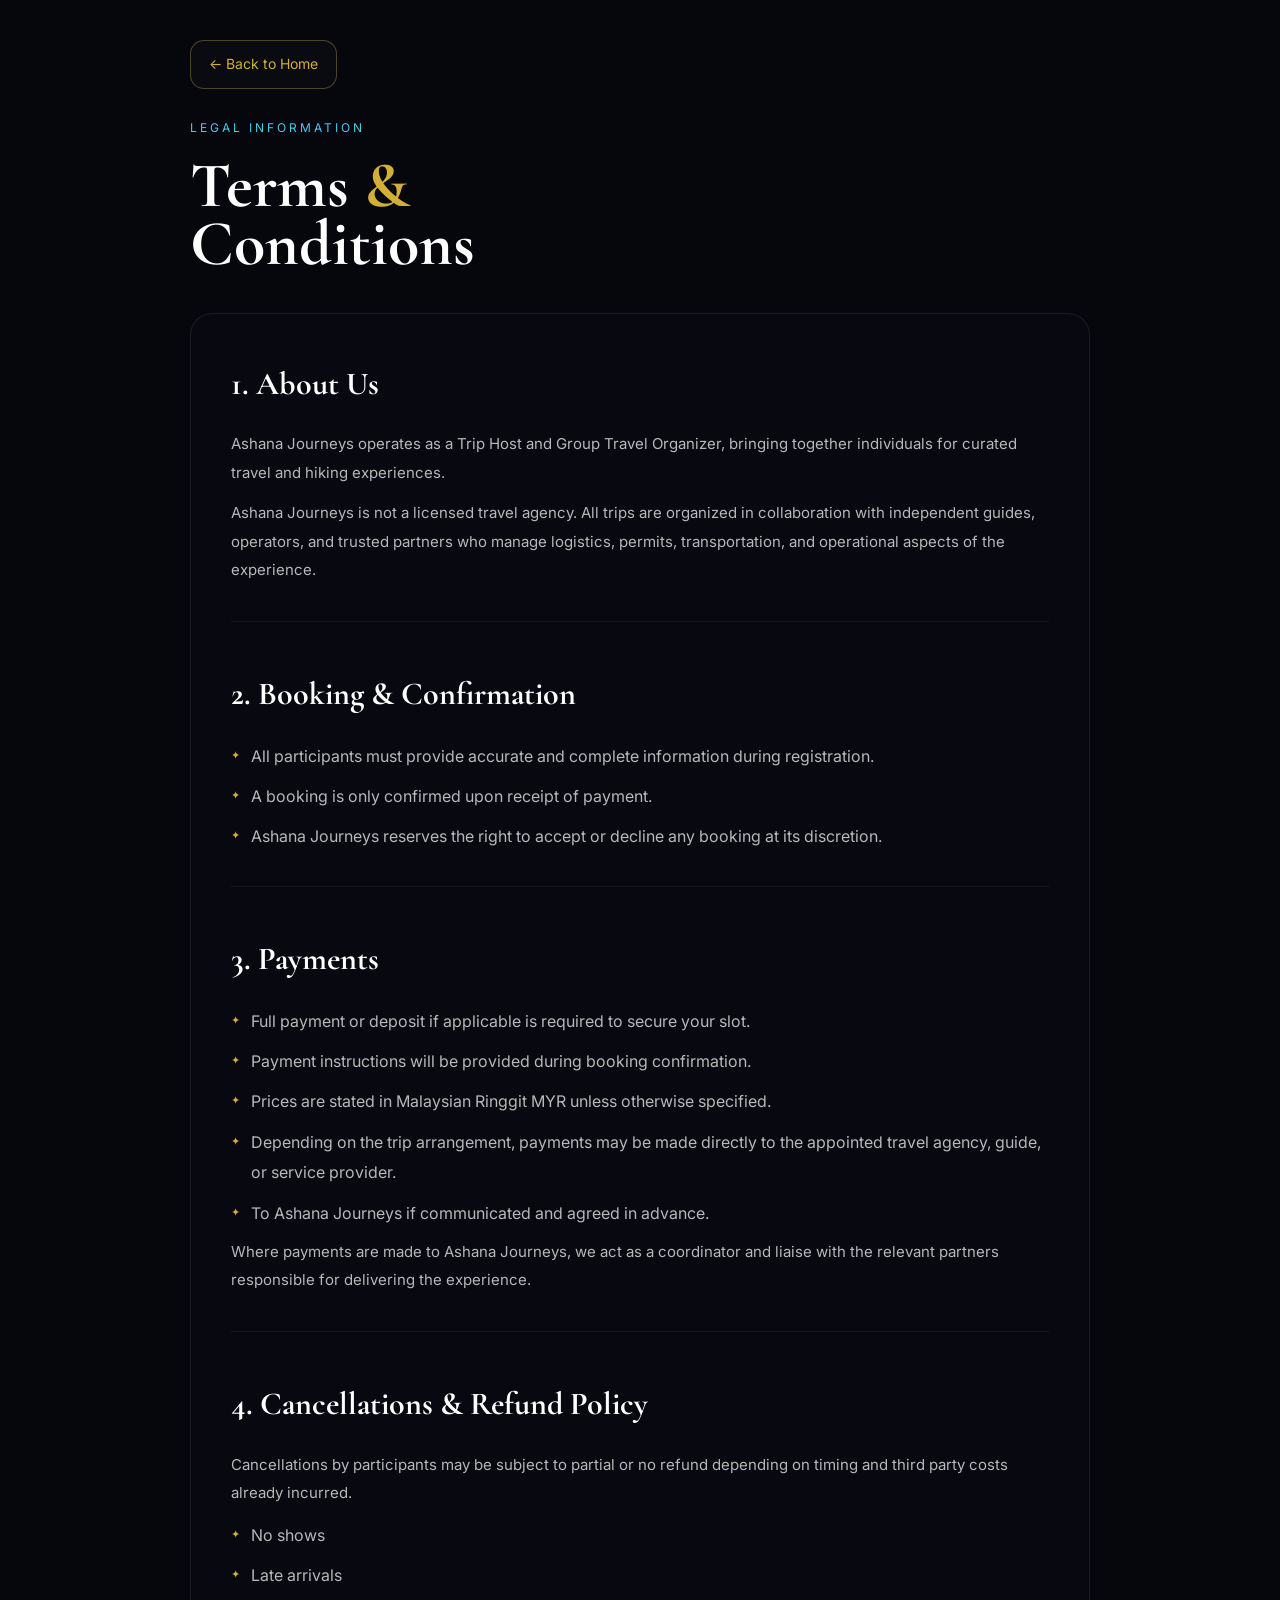
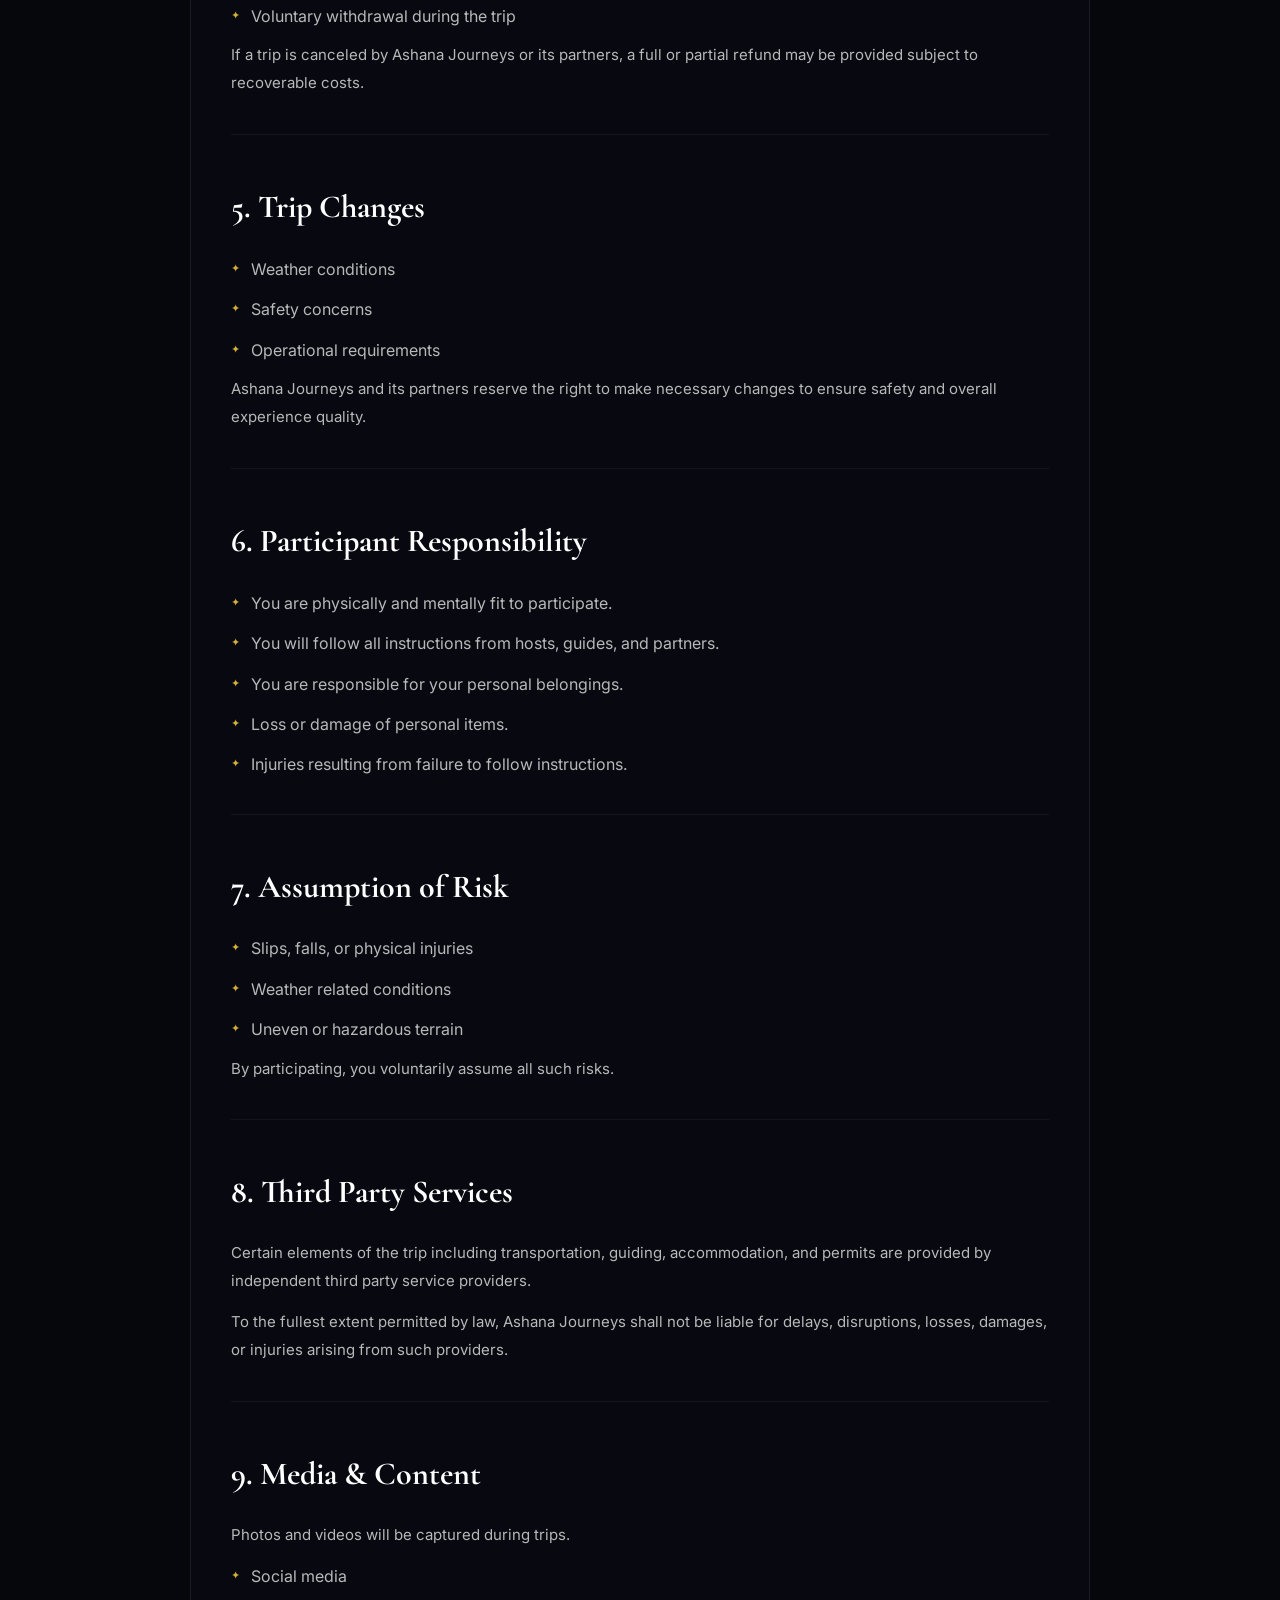
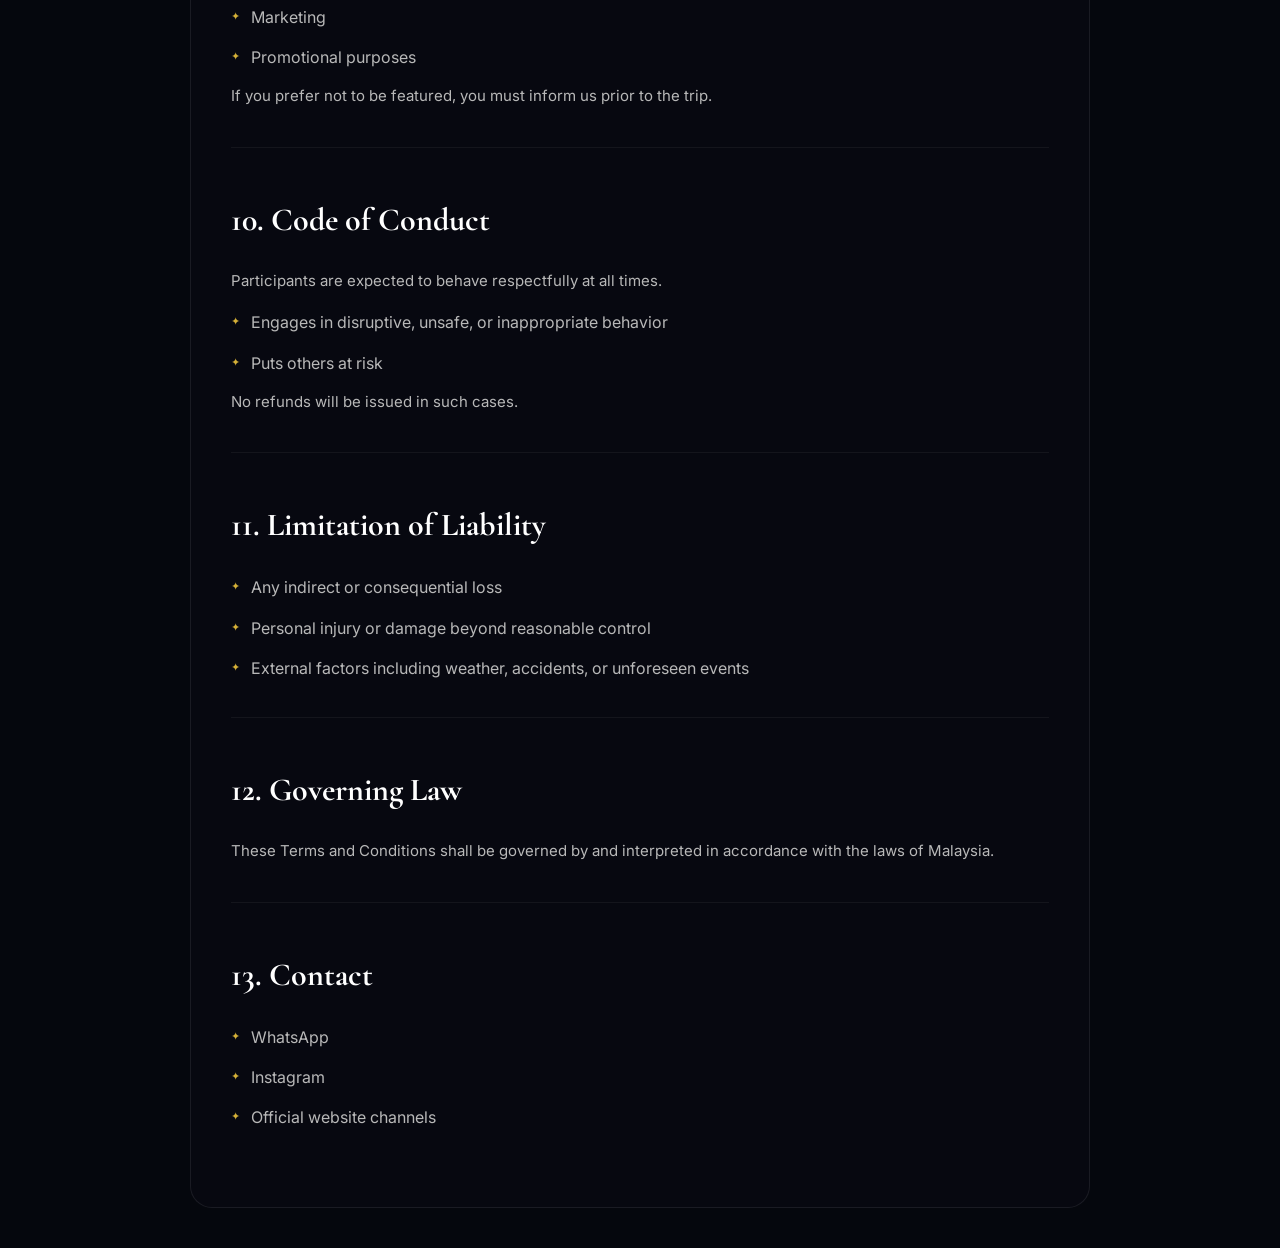
==== commit 8aca91e0: "Update terms.html" ====
--- a/terms.html
+++ b/terms.html
@@ -22,27 +22,13 @@
     padding:40px 20px;
 }
 
-body::before{
-    content:"";
-    position:fixed;
-    inset:0;
-    background:
-        linear-gradient(rgba(255,255,255,0.02) 1px, transparent 1px),
-        linear-gradient(90deg, rgba(255,255,255,0.02) 1px, transparent 1px);
-    background-size:100% 40px, 40px 100%;
-    pointer-events:none;
-}
-
 .wrapper{
     max-width:900px;
     margin:auto;
 }
 
-/* BACK BUTTON */
 .back-btn{
-    display:inline-flex;
-    align-items:center;
-    gap:8px;
+    display:inline-block;
     text-decoration:none;
     color:#d4af37;
     border:1px solid rgba(212,175,55,0.35);
@@ -50,13 +36,7 @@
     border-radius:14px;
     margin-bottom:28px;
     font-size:14px;
-    transition:0.3s ease;
     background:rgba(255,255,255,0.02);
-}
-
-.back-btn:hover{
-    background:rgba(212,175,55,0.08);
-    border-color:#d4af37;
 }
 
 .label{
@@ -85,7 +65,6 @@
     border:1px solid rgba(255,255,255,0.08);
     border-radius:22px;
     padding:40px;
-    backdrop-filter: blur(10px);
 }
 
 .section{
@@ -96,6 +75,7 @@
 
 .section:last-child{
     border-bottom:none;
+    margin-bottom:0;
 }
 
 h2{
@@ -113,12 +93,14 @@
 
 ul{
     list-style:none;
+    margin-top:10px;
 }
 
 li{
     position:relative;
     padding-left:20px;
     margin-bottom:10px;
+    color:#b8b8b8;
 }
 
 li::before{
@@ -145,7 +127,126 @@
     </div>
 
     <div class="card">
-        <!-- all 13 sections here -->
+
+        <div class="section">
+            <h2>1. About Us</h2>
+            <p>Ashana Journeys operates as a Trip Host and Group Travel Organizer, bringing together individuals for curated travel and hiking experiences.</p>
+            <p>Ashana Journeys is not a licensed travel agency. All trips are organized in collaboration with independent guides, operators, and trusted partners who manage logistics, permits, transportation, and operational aspects of the experience.</p>
+        </div>
+
+        <div class="section">
+            <h2>2. Booking & Confirmation</h2>
+            <ul>
+                <li>All participants must provide accurate and complete information during registration.</li>
+                <li>A booking is only confirmed upon receipt of payment.</li>
+                <li>Ashana Journeys reserves the right to accept or decline any booking at its discretion.</li>
+            </ul>
+        </div>
+
+        <div class="section">
+            <h2>3. Payments</h2>
+            <ul>
+                <li>Full payment or deposit if applicable is required to secure your slot.</li>
+                <li>Payment instructions will be provided during booking confirmation.</li>
+                <li>Prices are stated in Malaysian Ringgit MYR unless otherwise specified.</li>
+                <li>Depending on the trip arrangement, payments may be made directly to the appointed travel agency, guide, or service provider.</li>
+                <li>To Ashana Journeys if communicated and agreed in advance.</li>
+            </ul>
+            <p>Where payments are made to Ashana Journeys, we act as a coordinator and liaise with the relevant partners responsible for delivering the experience.</p>
+        </div>
+
+        <div class="section">
+            <h2>4. Cancellations & Refund Policy</h2>
+            <p>Cancellations by participants may be subject to partial or no refund depending on timing and third party costs already incurred.</p>
+            <ul>
+                <li>No shows</li>
+                <li>Late arrivals</li>
+                <li>Voluntary withdrawal during the trip</li>
+            </ul>
+            <p>If a trip is canceled by Ashana Journeys or its partners, a full or partial refund may be provided subject to recoverable costs.</p>
+        </div>
+
+        <div class="section">
+            <h2>5. Trip Changes</h2>
+            <ul>
+                <li>Weather conditions</li>
+                <li>Safety concerns</li>
+                <li>Operational requirements</li>
+            </ul>
+            <p>Ashana Journeys and its partners reserve the right to make necessary changes to ensure safety and overall experience quality.</p>
+        </div>
+
+        <div class="section">
+            <h2>6. Participant Responsibility</h2>
+            <ul>
+                <li>You are physically and mentally fit to participate.</li>
+                <li>You will follow all instructions from hosts, guides, and partners.</li>
+                <li>You are responsible for your personal belongings.</li>
+                <li>Loss or damage of personal items.</li>
+                <li>Injuries resulting from failure to follow instructions.</li>
+            </ul>
+        </div>
+
+        <div class="section">
+            <h2>7. Assumption of Risk</h2>
+            <ul>
+                <li>Slips, falls, or physical injuries</li>
+                <li>Weather related conditions</li>
+                <li>Uneven or hazardous terrain</li>
+            </ul>
+            <p>By participating, you voluntarily assume all such risks.</p>
+        </div>
+
+        <div class="section">
+            <h2>8. Third Party Services</h2>
+            <p>Certain elements of the trip including transportation, guiding, accommodation, and permits are provided by independent third party service providers.</p>
+            <p>To the fullest extent permitted by law, Ashana Journeys shall not be liable for delays, disruptions, losses, damages, or injuries arising from such providers.</p>
+        </div>
+
+        <div class="section">
+            <h2>9. Media & Content</h2>
+            <p>Photos and videos will be captured during trips.</p>
+            <ul>
+                <li>Social media</li>
+                <li>Marketing</li>
+                <li>Promotional purposes</li>
+            </ul>
+            <p>If you prefer not to be featured, you must inform us prior to the trip.</p>
+        </div>
+
+        <div class="section">
+            <h2>10. Code of Conduct</h2>
+            <p>Participants are expected to behave respectfully at all times.</p>
+            <ul>
+                <li>Engages in disruptive, unsafe, or inappropriate behavior</li>
+                <li>Puts others at risk</li>
+            </ul>
+            <p>No refunds will be issued in such cases.</p>
+        </div>
+
+        <div class="section">
+            <h2>11. Limitation of Liability</h2>
+            <ul>
+                <li>Any indirect or consequential loss</li>
+                <li>Personal injury or damage beyond reasonable control</li>
+                <li>External factors including weather, accidents, or unforeseen events</li>
+            </ul>
+        </div>
+
+        <div class="section">
+            <h2>12. Governing Law</h2>
+            <p>These Terms and Conditions shall be governed by and interpreted in accordance with the laws of Malaysia.</p>
+        </div>
+
+        <div class="section">
+            <h2>13. Contact</h2>
+            <ul>
+                <li>WhatsApp</li>
+                <li>Instagram</li>
+                <li>Official website channels</li>
+            </ul>
+        </div>
+
     </div>
 
 </div>
